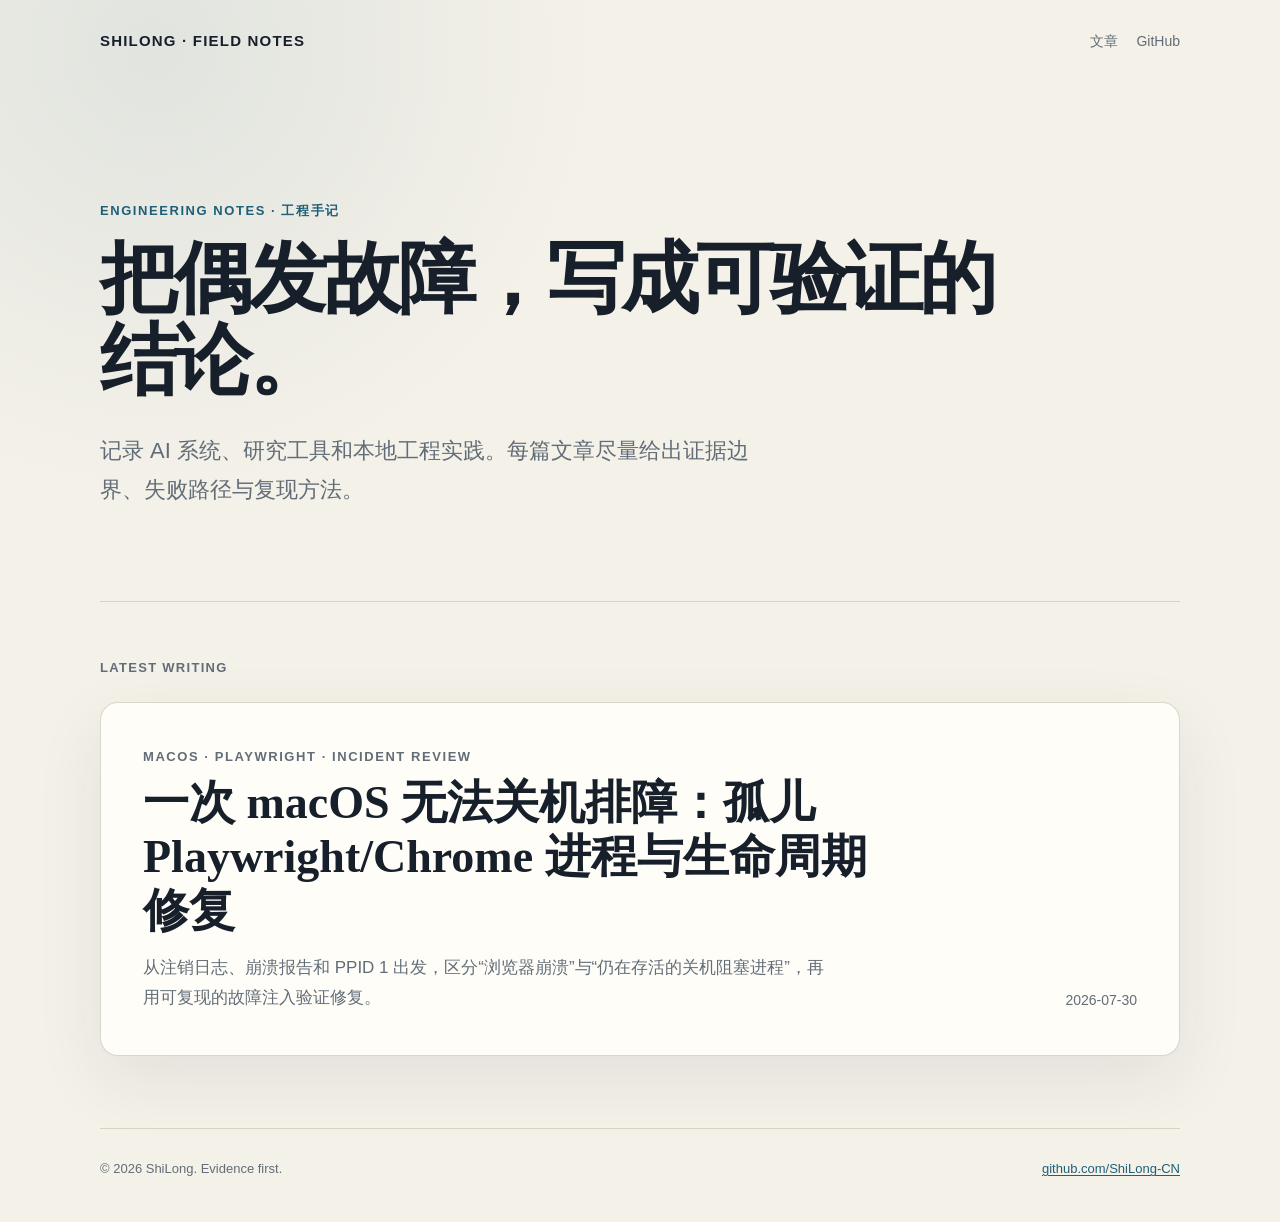
==== index.html @ 4152e501 "Publish incident review blog" ====
<!doctype html>
<html lang="zh-CN">
<head>
  <meta charset="utf-8">
  <meta name="viewport" content="width=device-width, initial-scale=1">
  <title>ShiLong · Field Notes</title>
  <meta name="description" content="关于 AI 系统、研究工具与工程排障的可复现技术笔记。">
  <meta name="theme-color" content="#f4f1e9">
  <link rel="icon" href="./assets/favicon.svg" type="image/svg+xml">
  <link rel="canonical" href="https://shilong-cn.github.io/">
  <meta property="og:type" content="website">
  <meta property="og:title" content="ShiLong · Field Notes">
  <meta property="og:description" content="关于 AI 系统、研究工具与工程排障的可复现技术笔记。">
  <meta property="og:url" content="https://shilong-cn.github.io/">
  <meta property="og:image" content="https://shilong-cn.github.io/assets/macos-shutdown-playwright-chrome.png">
  <meta property="og:image:width" content="1672">
  <meta property="og:image:height" content="941">
  <meta property="og:image:alt" content="一条进程流被孤立节点中断后重新连接的抽象插画">
  <meta name="twitter:card" content="summary">
  <meta name="twitter:image" content="https://shilong-cn.github.io/assets/macos-shutdown-playwright-chrome.png">
  <link rel="stylesheet" href="./assets/styles.css">
</head>
<body>
  <a class="skip-link" href="#main">跳到正文</a>
  <header class="site-header">
    <a class="brand" href="./" aria-current="page">ShiLong · Field Notes</a>
    <nav class="site-nav" aria-label="主导航">
      <a href="#articles">文章</a>
      <a href="https://github.com/ShiLong-CN" rel="me">GitHub</a>
    </nav>
  </header>

  <main id="main" class="shell">
    <section class="hero" aria-labelledby="site-title">
      <p class="eyebrow">Engineering notes · 工程手记</p>
      <h1 id="site-title">把偶发故障，写成可验证的结论。</h1>
      <p class="hero-copy">记录 AI 系统、研究工具和本地工程实践。每篇文章尽量给出证据边界、失败路径与复现方法。</p>
    </section>

    <section id="articles" class="post-list" aria-labelledby="articles-title">
      <h2 id="articles-title" class="section-label">Latest writing</h2>
      <article class="post-card">
        <div>
          <p class="kicker">macOS · Playwright · Incident review</p>
          <h2><a href="./posts/macos-shutdown-playwright-chrome/">一次 macOS 无法关机排障：孤儿 Playwright/Chrome 进程与生命周期修复</a></h2>
          <p>从注销日志、崩溃报告和 PPID 1 出发，区分“浏览器崩溃”与“仍在存活的关机阻塞进程”，再用可复现的故障注入验证修复。</p>
        </div>
        <time class="post-date" datetime="2026-07-30">2026-07-30</time>
      </article>
    </section>
  </main>

  <footer class="site-footer">
    <p>© 2026 ShiLong. Evidence first.</p>
    <p><a href="https://github.com/ShiLong-CN">github.com/ShiLong-CN</a></p>
  </footer>
</body>
</html>
---- assets/styles.css ----
:root {
  color-scheme: light;
  --bg: #f4f1e9;
  --paper: #fffdf8;
  --ink: #17202a;
  --muted: #626d78;
  --line: #d8d2c7;
  --accent: #1f5f78;
  --accent-dark: #123f51;
  --accent-soft: #e0eef1;
  --warning: #9a5a16;
  --warning-soft: #f7ead7;
  --code: #17232d;
  --code-ink: #e7edf1;
  --shadow: 0 24px 70px rgba(29, 38, 45, 0.08);
  --radius: 18px;
  --content: 760px;
  --wide: 1080px;
}

* {
  box-sizing: border-box;
}

html {
  scroll-behavior: smooth;
}

body {
  margin: 0;
  background:
    radial-gradient(circle at 12% 4%, rgba(31, 95, 120, 0.09), transparent 28rem),
    var(--bg);
  color: var(--ink);
  font-family: -apple-system, BlinkMacSystemFont, "Segoe UI", "Noto Sans SC", "PingFang SC", "Hiragino Sans GB", sans-serif;
  font-size: 17px;
  line-height: 1.78;
  text-rendering: optimizeLegibility;
  overflow-wrap: anywhere;
}

a {
  color: var(--accent);
  text-decoration-thickness: 1px;
  text-underline-offset: 0.18em;
}

a:hover {
  color: var(--accent-dark);
}

a:focus-visible,
button:focus-visible {
  outline: 3px solid rgba(31, 95, 120, 0.35);
  outline-offset: 4px;
  border-radius: 4px;
}

.skip-link {
  position: fixed;
  top: 12px;
  left: 12px;
  z-index: 20;
  padding: 8px 12px;
  background: var(--ink);
  color: #fff;
  transform: translateY(-180%);
}

.skip-link:focus {
  transform: translateY(0);
}

.site-header,
.site-footer {
  width: min(calc(100% - 40px), var(--wide));
  margin-inline: auto;
}

.site-header {
  display: flex;
  align-items: center;
  justify-content: space-between;
  gap: 20px;
  padding: 28px 0 18px;
}

.brand {
  color: var(--ink);
  font-size: 15px;
  font-weight: 760;
  letter-spacing: 0.08em;
  text-decoration: none;
  text-transform: uppercase;
}

.site-nav {
  display: flex;
  gap: 18px;
  font-size: 14px;
}

.site-nav a {
  color: var(--muted);
  text-decoration: none;
}

.shell {
  width: min(calc(100% - 40px), var(--wide));
  margin: 0 auto 72px;
}

.hero {
  padding: clamp(62px, 11vw, 126px) 0 clamp(54px, 8vw, 92px);
  border-bottom: 1px solid var(--line);
}

.eyebrow,
.kicker {
  margin: 0 0 16px;
  color: var(--accent);
  font-size: 13px;
  font-weight: 780;
  letter-spacing: 0.12em;
  text-transform: uppercase;
}

.hero h1,
.article-header h1 {
  max-width: 950px;
  margin: 0;
  font-family: ui-serif, "Songti SC", "STSong", Georgia, serif;
  font-size: clamp(42px, 7vw, 78px);
  font-weight: 650;
  letter-spacing: -0.045em;
  line-height: 1.06;
}

.hero-copy {
  max-width: 660px;
  margin: 28px 0 0;
  color: var(--muted);
  font-size: clamp(18px, 2.2vw, 22px);
}

.post-list {
  padding: 54px 0 0;
}

.section-label {
  margin: 0 0 22px;
  color: var(--muted);
  font-size: 13px;
  font-weight: 760;
  letter-spacing: 0.1em;
  text-transform: uppercase;
}

.post-card {
  display: grid;
  grid-template-columns: minmax(0, 1fr) auto;
  gap: 36px;
  align-items: end;
  padding: clamp(24px, 4vw, 42px);
  background: var(--paper);
  border: 1px solid rgba(216, 210, 199, 0.9);
  border-radius: var(--radius);
  box-shadow: var(--shadow);
}

.post-card h2 {
  max-width: 760px;
  margin: 8px 0 14px;
  font-family: ui-serif, "Songti SC", "STSong", Georgia, serif;
  font-size: clamp(28px, 4.2vw, 46px);
  line-height: 1.18;
}

.post-card h2 a {
  color: var(--ink);
  text-decoration: none;
}

.post-card h2 a:hover {
  color: var(--accent);
}

.post-card p {
  max-width: 690px;
  margin: 0;
  color: var(--muted);
}

.post-date {
  color: var(--muted);
  font-size: 14px;
  white-space: nowrap;
}

.article-shell {
  width: min(calc(100% - 40px), var(--wide));
  margin: 0 auto 80px;
}

.article-header {
  max-width: 940px;
  padding: clamp(54px, 9vw, 108px) 0 52px;
}

.article-header h1 {
  font-size: clamp(38px, 6.5vw, 68px);
}

.article-deck {
  max-width: 760px;
  margin: 24px 0 22px;
  color: var(--muted);
  font-size: clamp(19px, 2.2vw, 23px);
}

.article-meta {
  display: flex;
  flex-wrap: wrap;
  gap: 9px 18px;
  color: var(--muted);
  font-size: 14px;
}

.article-cover {
  margin: 0 0 clamp(44px, 7vw, 74px);
}

.article-cover img {
  display: block;
  width: 100%;
  height: auto;
  background: var(--paper);
  border: 1px solid var(--line);
  border-radius: var(--radius);
  box-shadow: var(--shadow);
}

.article-cover figcaption {
  max-width: var(--content);
  margin: 10px auto 0;
  color: var(--muted);
  font-size: 13px;
  text-align: center;
}

.article-body {
  max-width: var(--content);
  margin-inline: auto;
  font-family: ui-serif, "Songti SC", "STSong", Georgia, serif;
}

.article-body > p:first-of-type {
  font-size: 21px;
  line-height: 1.72;
}

.article-body h2,
.article-body h3 {
  color: var(--ink);
  font-family: -apple-system, BlinkMacSystemFont, "Segoe UI", "Noto Sans SC", "PingFang SC", sans-serif;
  line-height: 1.28;
  scroll-margin-top: 28px;
}

.article-body h2 {
  margin: 64px 0 18px;
  padding-top: 8px;
  font-size: clamp(27px, 3.4vw, 36px);
  letter-spacing: -0.025em;
}

.article-body h3 {
  margin: 38px 0 12px;
  font-size: 21px;
}

.article-body p,
.article-body ul,
.article-body ol {
  margin-block: 18px;
}

.article-body li + li {
  margin-top: 8px;
}

.article-body strong {
  color: #0f2934;
}

.summary-box,
.boundary-box {
  margin: 32px 0;
  padding: 24px 26px;
  border-radius: 14px;
  font-family: -apple-system, BlinkMacSystemFont, "Segoe UI", "Noto Sans SC", "PingFang SC", sans-serif;
}

.summary-box {
  background: var(--accent-soft);
  border: 1px solid #bed8de;
}

.boundary-box {
  background: var(--warning-soft);
  border: 1px solid #e4c79f;
}

.summary-box strong,
.boundary-box strong {
  display: block;
  margin-bottom: 6px;
}

.evidence-grid {
  display: grid;
  grid-template-columns: repeat(3, 1fr);
  gap: 12px;
  margin: 28px 0;
  font-family: -apple-system, BlinkMacSystemFont, "Segoe UI", "Noto Sans SC", "PingFang SC", sans-serif;
}

.metric {
  min-height: 134px;
  padding: 20px;
  background: var(--paper);
  border: 1px solid var(--line);
  border-radius: 12px;
}

.metric b {
  display: block;
  margin-bottom: 7px;
  color: var(--accent-dark);
  font-size: 34px;
  line-height: 1;
}

.metric span {
  color: var(--muted);
  font-size: 14px;
  line-height: 1.45;
}

code,
pre {
  font-family: "SFMono-Regular", Consolas, "Liberation Mono", monospace;
}

code {
  padding: 0.12em 0.34em;
  background: rgba(31, 95, 120, 0.1);
  border-radius: 4px;
  font-size: 0.88em;
}

pre {
  overflow-x: auto;
  margin: 28px 0;
  padding: 22px 24px;
  background: var(--code);
  color: var(--code-ink);
  border-radius: 12px;
  font-size: 14px;
  line-height: 1.65;
  tab-size: 2;
}

pre:focus-visible,
.table-wrap:focus-visible {
  outline: 3px solid rgba(31, 95, 120, 0.35);
  outline-offset: 4px;
}

pre code {
  padding: 0;
  background: transparent;
  color: inherit;
  font-size: inherit;
}

.table-wrap {
  overflow-x: auto;
  margin: 28px 0;
  border: 1px solid var(--line);
  border-radius: 12px;
}

table {
  width: 100%;
  min-width: 640px;
  border-collapse: collapse;
  background: var(--paper);
  font-family: -apple-system, BlinkMacSystemFont, "Segoe UI", "Noto Sans SC", "PingFang SC", sans-serif;
  font-size: 14px;
  line-height: 1.5;
}

caption {
  padding: 14px 17px;
  background: var(--paper);
  border-bottom: 1px solid var(--line);
  color: var(--muted);
  font-weight: 700;
  text-align: left;
}

th,
td {
  padding: 15px 17px;
  border-bottom: 1px solid var(--line);
  text-align: left;
  vertical-align: top;
}

th {
  background: #f0ede5;
  color: var(--accent-dark);
  font-weight: 760;
}

tr:last-child td {
  border-bottom: 0;
}

.article-nav {
  max-width: var(--content);
  margin: 56px auto 0;
  padding-top: 28px;
  border-top: 1px solid var(--line);
}

.article-nav a {
  font-weight: 700;
}

.site-footer {
  display: flex;
  justify-content: space-between;
  gap: 24px;
  padding: 28px 0 42px;
  border-top: 1px solid var(--line);
  color: var(--muted);
  font-size: 13px;
}

.site-footer p {
  margin: 0;
}

@media (max-width: 720px) {
  body {
    font-size: 16px;
  }

  .site-header,
  .site-footer,
  .shell,
  .article-shell {
    width: min(calc(100% - 28px), var(--wide));
  }

  .post-card {
    grid-template-columns: 1fr;
    gap: 18px;
  }

  .evidence-grid {
    grid-template-columns: 1fr;
  }

  .metric {
    min-height: auto;
  }

  .site-footer {
    flex-direction: column;
  }
}

@media (prefers-reduced-motion: reduce) {
  html {
    scroll-behavior: auto;
  }
}

@media print {
  body {
    background: #fff;
  }

  .site-header,
  .site-footer,
  .article-nav,
  .skip-link {
    display: none;
  }

  .article-shell,
  .article-body {
    width: 100%;
    max-width: none;
  }

  a {
    color: inherit;
  }
}
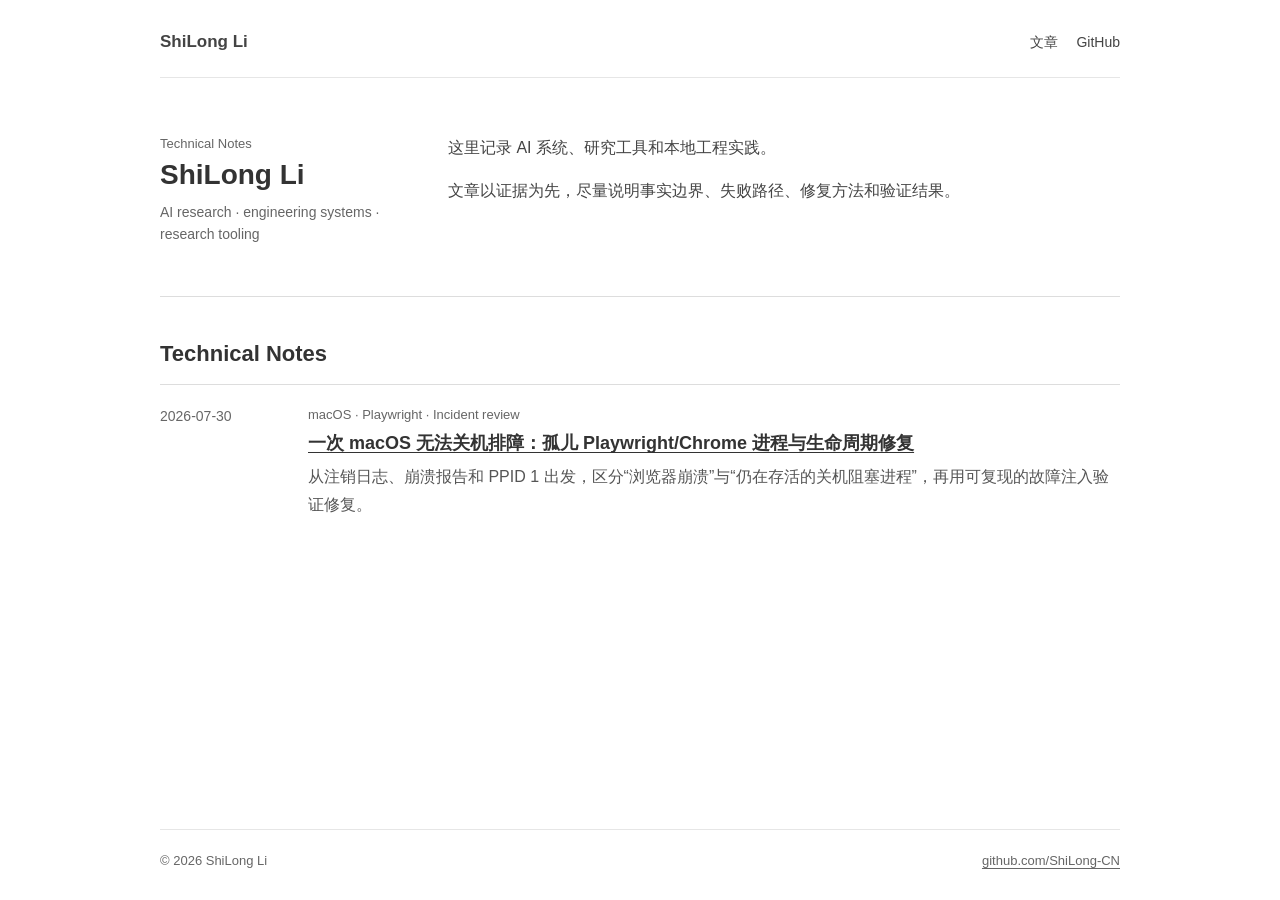
==== commit 93f476f4: "Simplify site design" ====
--- a/index.html
+++ b/index.html
@@ -3,13 +3,13 @@
 <head>
   <meta charset="utf-8">
   <meta name="viewport" content="width=device-width, initial-scale=1">
-  <title>ShiLong · Field Notes</title>
+  <title>ShiLong Li · Technical Notes</title>
   <meta name="description" content="关于 AI 系统、研究工具与工程排障的可复现技术笔记。">
-  <meta name="theme-color" content="#f4f1e9">
+  <meta name="theme-color" content="#ffffff">
   <link rel="icon" href="./assets/favicon.svg" type="image/svg+xml">
   <link rel="canonical" href="https://shilong-cn.github.io/">
   <meta property="og:type" content="website">
-  <meta property="og:title" content="ShiLong · Field Notes">
+  <meta property="og:title" content="ShiLong Li · Technical Notes">
   <meta property="og:description" content="关于 AI 系统、研究工具与工程排障的可复现技术笔记。">
   <meta property="og:url" content="https://shilong-cn.github.io/">
   <meta property="og:image" content="https://shilong-cn.github.io/assets/macos-shutdown-playwright-chrome.png">
@@ -23,7 +23,7 @@
 <body>
   <a class="skip-link" href="#main">跳到正文</a>
   <header class="site-header">
-    <a class="brand" href="./" aria-current="page">ShiLong · Field Notes</a>
+    <a class="brand" href="./" aria-current="page">ShiLong Li</a>
     <nav class="site-nav" aria-label="主导航">
       <a href="#articles">文章</a>
       <a href="https://github.com/ShiLong-CN" rel="me">GitHub</a>
@@ -31,27 +31,33 @@
   </header>
 
   <main id="main" class="shell">
-    <section class="hero" aria-labelledby="site-title">
-      <p class="eyebrow">Engineering notes · 工程手记</p>
-      <h1 id="site-title">把偶发故障，写成可验证的结论。</h1>
-      <p class="hero-copy">记录 AI 系统、研究工具和本地工程实践。每篇文章尽量给出证据边界、失败路径与复现方法。</p>
+    <section class="intro" aria-labelledby="site-title">
+      <div class="profile">
+        <p class="eyebrow">Technical Notes</p>
+        <h1 id="site-title">ShiLong Li</h1>
+        <p class="profile-role">AI research · engineering systems · research tooling</p>
+      </div>
+      <div class="intro-copy">
+        <p>这里记录 AI 系统、研究工具和本地工程实践。</p>
+        <p>文章以证据为先，尽量说明事实边界、失败路径、修复方法和验证结果。</p>
+      </div>
     </section>
 
     <section id="articles" class="post-list" aria-labelledby="articles-title">
-      <h2 id="articles-title" class="section-label">Latest writing</h2>
+      <h2 id="articles-title" class="section-label">Technical Notes</h2>
       <article class="post-card">
+        <time class="post-date" datetime="2026-07-30">2026-07-30</time>
         <div>
           <p class="kicker">macOS · Playwright · Incident review</p>
-          <h2><a href="./posts/macos-shutdown-playwright-chrome/">一次 macOS 无法关机排障：孤儿 Playwright/Chrome 进程与生命周期修复</a></h2>
+          <h3><a href="./posts/macos-shutdown-playwright-chrome/">一次 macOS 无法关机排障：孤儿 Playwright/Chrome 进程与生命周期修复</a></h3>
           <p>从注销日志、崩溃报告和 PPID 1 出发，区分“浏览器崩溃”与“仍在存活的关机阻塞进程”，再用可复现的故障注入验证修复。</p>
         </div>
-        <time class="post-date" datetime="2026-07-30">2026-07-30</time>
       </article>
     </section>
   </main>
 
   <footer class="site-footer">
-    <p>© 2026 ShiLong. Evidence first.</p>
+    <p>© 2026 ShiLong Li</p>
     <p><a href="https://github.com/ShiLong-CN">github.com/ShiLong-CN</a></p>
   </footer>
 </body>
--- a/assets/styles.css
+++ b/assets/styles.css
@@ -1,24 +1,17 @@
 :root {
   color-scheme: light;
-  --bg: #f4f1e9;
-  --paper: #fffdf8;
-  --ink: #17202a;
-  --muted: #626d78;
-  --line: #d8d2c7;
-  --accent: #1f5f78;
-  --accent-dark: #123f51;
-  --accent-soft: #e0eef1;
-  --warning: #9a5a16;
-  --warning-soft: #f7ead7;
-  --code: #17232d;
-  --code-ink: #e7edf1;
-  --shadow: 0 24px 70px rgba(29, 38, 45, 0.08);
-  --radius: 18px;
-  --content: 760px;
-  --wide: 1080px;
-}
-
-* {
+  --background: #ffffff;
+  --text: #444444;
+  --muted: #666666;
+  --line: #dddddd;
+  --soft: #f6f6f6;
+  --page-width: 960px;
+  --content-width: 760px;
+}
+
+*,
+*::before,
+*::after {
   box-sizing: border-box;
 }
 
@@ -27,44 +20,47 @@
 }
 
 body {
+  min-height: 100vh;
   margin: 0;
-  background:
-    radial-gradient(circle at 12% 4%, rgba(31, 95, 120, 0.09), transparent 28rem),
-    var(--bg);
-  color: var(--ink);
-  font-family: -apple-system, BlinkMacSystemFont, "Segoe UI", "Noto Sans SC", "PingFang SC", "Hiragino Sans GB", sans-serif;
-  font-size: 17px;
-  line-height: 1.78;
-  text-rendering: optimizeLegibility;
+  display: flex;
+  flex-direction: column;
+  background: var(--background);
+  color: var(--text);
+  font-family: Arial, "PingFang SC", "Noto Sans SC", "Microsoft YaHei", sans-serif;
+  font-size: 16px;
+  line-height: 1.7;
   overflow-wrap: anywhere;
 }
 
+main {
+  flex: 1;
+}
+
 a {
-  color: var(--accent);
+  color: inherit;
+  text-decoration: underline;
   text-decoration-thickness: 1px;
-  text-underline-offset: 0.18em;
+  text-underline-offset: 3px;
 }
 
 a:hover {
-  color: var(--accent-dark);
-}
-
-a:focus-visible,
-button:focus-visible {
-  outline: 3px solid rgba(31, 95, 120, 0.35);
-  outline-offset: 4px;
-  border-radius: 4px;
+  color: #000000;
+}
+
+:focus-visible {
+  outline: 2px solid #555555;
+  outline-offset: 3px;
 }
 
 .skip-link {
   position: fixed;
   top: 12px;
   left: 12px;
-  z-index: 20;
+  z-index: 10;
   padding: 8px 12px;
-  background: var(--ink);
-  color: #fff;
-  transform: translateY(-180%);
+  background: #ffffff;
+  border: 1px solid #555555;
+  transform: translateY(-160%);
 }
 
 .skip-link:focus {
@@ -72,379 +68,343 @@
 }
 
 .site-header,
-.site-footer {
-  width: min(calc(100% - 40px), var(--wide));
-  margin-inline: auto;
+.site-footer,
+.shell,
+.article-shell {
+  width: min(calc(100% - 36px), var(--page-width));
+  margin-right: auto;
+  margin-left: auto;
 }
 
 .site-header {
   display: flex;
   align-items: center;
   justify-content: space-between;
-  gap: 20px;
-  padding: 28px 0 18px;
+  gap: 24px;
+  padding: 28px 0 20px;
+  border-bottom: 1px solid #e6e6e6;
 }
 
 .brand {
-  color: var(--ink);
-  font-size: 15px;
-  font-weight: 760;
-  letter-spacing: 0.08em;
+  font-size: 17px;
+  font-weight: 700;
   text-decoration: none;
-  text-transform: uppercase;
 }
 
 .site-nav {
   display: flex;
+  flex-wrap: wrap;
   gap: 18px;
   font-size: 14px;
 }
 
 .site-nav a {
-  color: var(--muted);
   text-decoration: none;
 }
 
+.site-nav a:hover,
+.site-nav a[aria-current="page"] {
+  text-decoration: underline;
+}
+
 .shell {
-  width: min(calc(100% - 40px), var(--wide));
-  margin: 0 auto 72px;
-}
-
-.hero {
-  padding: clamp(62px, 11vw, 126px) 0 clamp(54px, 8vw, 92px);
+  margin-bottom: 64px;
+}
+
+.intro {
+  display: grid;
+  grid-template-columns: 240px minmax(0, 1fr);
+  gap: 48px;
+  padding: 56px 0 50px;
   border-bottom: 1px solid var(--line);
 }
 
+.profile h1 {
+  margin: 2px 0 8px;
+  color: #333333;
+  font-size: 28px;
+  line-height: 1.3;
+}
+
 .eyebrow,
-.kicker {
-  margin: 0 0 16px;
-  color: var(--accent);
-  font-size: 13px;
-  font-weight: 780;
-  letter-spacing: 0.12em;
-  text-transform: uppercase;
-}
-
-.hero h1,
-.article-header h1 {
-  max-width: 950px;
+.kicker,
+.profile-role {
   margin: 0;
-  font-family: ui-serif, "Songti SC", "STSong", Georgia, serif;
-  font-size: clamp(42px, 7vw, 78px);
-  font-weight: 650;
-  letter-spacing: -0.045em;
-  line-height: 1.06;
-}
-
-.hero-copy {
-  max-width: 660px;
-  margin: 28px 0 0;
-  color: var(--muted);
-  font-size: clamp(18px, 2.2vw, 22px);
-}
-
-.post-list {
-  padding: 54px 0 0;
-}
-
-.section-label {
-  margin: 0 0 22px;
   color: var(--muted);
   font-size: 13px;
-  font-weight: 760;
-  letter-spacing: 0.1em;
-  text-transform: uppercase;
+  line-height: 1.6;
+}
+
+.profile-role {
+  font-size: 14px;
+}
+
+.intro-copy {
+  max-width: 620px;
+}
+
+.intro-copy p {
+  margin: 0 0 16px;
+}
+
+.intro-copy p:last-child {
+  margin-bottom: 0;
+}
+
+.post-list {
+  padding-top: 42px;
+}
+
+.section-label {
+  margin: 0 0 14px;
+  color: #333333;
+  font-size: 22px;
+  line-height: 1.4;
 }
 
 .post-card {
   display: grid;
-  grid-template-columns: minmax(0, 1fr) auto;
-  gap: 36px;
-  align-items: end;
-  padding: clamp(24px, 4vw, 42px);
-  background: var(--paper);
-  border: 1px solid rgba(216, 210, 199, 0.9);
-  border-radius: var(--radius);
-  box-shadow: var(--shadow);
-}
-
-.post-card h2 {
-  max-width: 760px;
-  margin: 8px 0 14px;
-  font-family: ui-serif, "Songti SC", "STSong", Georgia, serif;
-  font-size: clamp(28px, 4.2vw, 46px);
-  line-height: 1.18;
-}
-
-.post-card h2 a {
-  color: var(--ink);
-  text-decoration: none;
-}
-
-.post-card h2 a:hover {
-  color: var(--accent);
-}
-
-.post-card p {
-  max-width: 690px;
-  margin: 0;
-  color: var(--muted);
+  grid-template-columns: 120px minmax(0, 1fr);
+  gap: 28px;
+  align-items: start;
+  padding: 20px 0 24px;
+  border-top: 1px solid var(--line);
 }
 
 .post-date {
   color: var(--muted);
   font-size: 14px;
-  white-space: nowrap;
+}
+
+.post-card .kicker {
+  margin-bottom: 5px;
+}
+
+.post-card h3 {
+  margin: 0 0 6px;
+  color: #333333;
+  font-size: 18px;
+  line-height: 1.5;
+}
+
+.post-card p:last-child {
+  margin: 0;
+  color: #555555;
+}
+
+.hero {
+  max-width: var(--content-width);
+  padding: 72px 0;
+}
+
+.hero h1 {
+  margin: 4px 0 14px;
+  color: #333333;
+  font-size: 32px;
+  line-height: 1.35;
+}
+
+.hero-copy {
+  margin: 0 0 18px;
+  font-size: 17px;
 }
 
 .article-shell {
-  width: min(calc(100% - 40px), var(--wide));
-  margin: 0 auto 80px;
+  margin-bottom: 72px;
 }
 
 .article-header {
-  max-width: 940px;
-  padding: clamp(54px, 9vw, 108px) 0 52px;
+  max-width: var(--content-width);
+  margin: 0 auto;
+  padding: 52px 0 34px;
+  border-bottom: 1px solid var(--line);
 }
 
 .article-header h1 {
-  font-size: clamp(38px, 6.5vw, 68px);
+  margin: 6px 0 18px;
+  color: #333333;
+  font-size: 36px;
+  line-height: 1.3;
 }
 
 .article-deck {
-  max-width: 760px;
-  margin: 24px 0 22px;
-  color: var(--muted);
-  font-size: clamp(19px, 2.2vw, 23px);
+  margin: 0 0 18px;
+  color: #555555;
+  font-size: 18px;
+  line-height: 1.7;
 }
 
 .article-meta {
   display: flex;
   flex-wrap: wrap;
-  gap: 9px 18px;
+  gap: 6px 18px;
   color: var(--muted);
   font-size: 14px;
 }
 
-.article-cover {
-  margin: 0 0 clamp(44px, 7vw, 74px);
-}
-
-.article-cover img {
-  display: block;
-  width: 100%;
-  height: auto;
-  background: var(--paper);
-  border: 1px solid var(--line);
-  border-radius: var(--radius);
-  box-shadow: var(--shadow);
-}
-
-.article-cover figcaption {
-  max-width: var(--content);
-  margin: 10px auto 0;
-  color: var(--muted);
-  font-size: 13px;
-  text-align: center;
+.article-body,
+.article-nav {
+  max-width: var(--content-width);
+  margin-right: auto;
+  margin-left: auto;
 }
 
 .article-body {
-  max-width: var(--content);
-  margin-inline: auto;
-  font-family: ui-serif, "Songti SC", "STSong", Georgia, serif;
-}
-
-.article-body > p:first-of-type {
-  font-size: 21px;
-  line-height: 1.72;
-}
-
-.article-body h2,
+  margin-top: 38px;
+}
+
+.article-body h2 {
+  margin: 48px 0 14px;
+  color: #333333;
+  font-size: 24px;
+  line-height: 1.4;
+}
+
 .article-body h3 {
-  color: var(--ink);
-  font-family: -apple-system, BlinkMacSystemFont, "Segoe UI", "Noto Sans SC", "PingFang SC", sans-serif;
-  line-height: 1.28;
-  scroll-margin-top: 28px;
-}
-
-.article-body h2 {
-  margin: 64px 0 18px;
-  padding-top: 8px;
-  font-size: clamp(27px, 3.4vw, 36px);
-  letter-spacing: -0.025em;
-}
-
-.article-body h3 {
-  margin: 38px 0 12px;
-  font-size: 21px;
+  margin: 34px 0 12px;
+  color: #333333;
+  font-size: 20px;
+  line-height: 1.45;
 }
 
 .article-body p,
 .article-body ul,
 .article-body ol {
-  margin-block: 18px;
+  margin-top: 0;
+  margin-bottom: 16px;
+}
+
+.article-body ul,
+.article-body ol {
+  padding-left: 26px;
 }
 
 .article-body li + li {
-  margin-top: 8px;
-}
-
-.article-body strong {
-  color: #0f2934;
+  margin-top: 7px;
 }
 
 .summary-box,
 .boundary-box {
-  margin: 32px 0;
-  padding: 24px 26px;
-  border-radius: 14px;
-  font-family: -apple-system, BlinkMacSystemFont, "Segoe UI", "Noto Sans SC", "PingFang SC", sans-serif;
-}
-
-.summary-box {
-  background: var(--accent-soft);
-  border: 1px solid #bed8de;
+  margin: 28px 0;
+  padding: 2px 0 2px 16px;
+  border-left: 3px solid #999999;
 }
 
 .boundary-box {
-  background: var(--warning-soft);
-  border: 1px solid #e4c79f;
+  border-left-color: #666666;
 }
 
 .summary-box strong,
 .boundary-box strong {
   display: block;
-  margin-bottom: 6px;
+  margin-bottom: 4px;
+  color: #333333;
 }
 
 .evidence-grid {
   display: grid;
-  grid-template-columns: repeat(3, 1fr);
-  gap: 12px;
-  margin: 28px 0;
-  font-family: -apple-system, BlinkMacSystemFont, "Segoe UI", "Noto Sans SC", "PingFang SC", sans-serif;
-}
-
-.metric {
-  min-height: 134px;
-  padding: 20px;
-  background: var(--paper);
-  border: 1px solid var(--line);
-  border-radius: 12px;
+  grid-template-columns: repeat(3, minmax(0, 1fr));
+  gap: 24px;
+  margin: 30px 0;
+  padding: 20px 0;
+  border-top: 1px solid var(--line);
+  border-bottom: 1px solid var(--line);
 }
 
 .metric b {
   display: block;
-  margin-bottom: 7px;
-  color: var(--accent-dark);
-  font-size: 34px;
-  line-height: 1;
+  margin-bottom: 2px;
+  color: #333333;
+  font-size: 24px;
+  line-height: 1.2;
 }
 
 .metric span {
   color: var(--muted);
   font-size: 14px;
-  line-height: 1.45;
-}
-
-code,
+  line-height: 1.5;
+}
+
+code {
+  padding: 0.08em 0.3em;
+  background: var(--soft);
+  border-radius: 2px;
+  font-family: "SFMono-Regular", Consolas, "Liberation Mono", monospace;
+  font-size: 0.9em;
+}
+
 pre {
-  font-family: "SFMono-Regular", Consolas, "Liberation Mono", monospace;
-}
-
-code {
-  padding: 0.12em 0.34em;
-  background: rgba(31, 95, 120, 0.1);
-  border-radius: 4px;
-  font-size: 0.88em;
-}
-
-pre {
+  margin: 22px 0;
+  padding: 18px;
   overflow-x: auto;
-  margin: 28px 0;
-  padding: 22px 24px;
-  background: var(--code);
-  color: var(--code-ink);
-  border-radius: 12px;
-  font-size: 14px;
-  line-height: 1.65;
-  tab-size: 2;
-}
-
-pre:focus-visible,
-.table-wrap:focus-visible {
-  outline: 3px solid rgba(31, 95, 120, 0.35);
-  outline-offset: 4px;
+  background: var(--soft);
+  border: 1px solid var(--line);
+  color: #222222;
+  font-size: 14px;
+  line-height: 1.6;
+  overflow-wrap: normal;
 }
 
 pre code {
   padding: 0;
   background: transparent;
-  color: inherit;
+  border-radius: 0;
   font-size: inherit;
 }
 
 .table-wrap {
+  margin: 26px 0;
   overflow-x: auto;
-  margin: 28px 0;
-  border: 1px solid var(--line);
-  border-radius: 12px;
+  border-top: 1px solid var(--line);
+  border-bottom: 1px solid var(--line);
 }
 
 table {
   width: 100%;
   min-width: 640px;
   border-collapse: collapse;
-  background: var(--paper);
-  font-family: -apple-system, BlinkMacSystemFont, "Segoe UI", "Noto Sans SC", "PingFang SC", sans-serif;
-  font-size: 14px;
-  line-height: 1.5;
+  font-size: 14px;
+  line-height: 1.55;
 }
 
 caption {
-  padding: 14px 17px;
-  background: var(--paper);
+  padding: 10px 12px;
   border-bottom: 1px solid var(--line);
   color: var(--muted);
-  font-weight: 700;
   text-align: left;
 }
 
 th,
 td {
-  padding: 15px 17px;
-  border-bottom: 1px solid var(--line);
+  padding: 12px;
+  border-bottom: 1px solid #e6e6e6;
   text-align: left;
   vertical-align: top;
 }
 
 th {
-  background: #f0ede5;
-  color: var(--accent-dark);
-  font-weight: 760;
-}
-
-tr:last-child td {
+  background: var(--soft);
+  color: #333333;
+  font-weight: 700;
+}
+
+tbody tr:last-child td {
   border-bottom: 0;
 }
 
 .article-nav {
-  max-width: var(--content);
-  margin: 56px auto 0;
-  padding-top: 28px;
+  margin-top: 52px;
+  padding-top: 20px;
   border-top: 1px solid var(--line);
-}
-
-.article-nav a {
-  font-weight: 700;
+  font-size: 14px;
 }
 
 .site-footer {
   display: flex;
   justify-content: space-between;
-  gap: 24px;
-  padding: 28px 0 42px;
-  border-top: 1px solid var(--line);
+  gap: 16px 24px;
+  padding: 20px 0 28px;
+  border-top: 1px solid #e6e6e6;
   color: var(--muted);
   font-size: 13px;
 }
@@ -454,28 +414,58 @@
 }
 
 @media (max-width: 720px) {
-  body {
-    font-size: 16px;
-  }
-
   .site-header,
   .site-footer,
   .shell,
   .article-shell {
-    width: min(calc(100% - 28px), var(--wide));
+    width: min(calc(100% - 32px), var(--page-width));
+  }
+
+  .site-header {
+    align-items: flex-start;
+    padding-top: 22px;
+  }
+
+  .intro {
+    grid-template-columns: 1fr;
+    gap: 20px;
+    padding: 40px 0;
+  }
+
+  .profile h1 {
+    font-size: 26px;
   }
 
   .post-card {
     grid-template-columns: 1fr;
-    gap: 18px;
+    gap: 7px;
+  }
+
+  .article-header {
+    padding: 40px 0 28px;
+  }
+
+  .article-header h1 {
+    font-size: 30px;
+    line-height: 1.3;
+  }
+
+  .article-deck {
+    font-size: 17px;
+  }
+
+  .article-body {
+    margin-top: 30px;
+  }
+
+  .article-body h2 {
+    margin-top: 40px;
+    font-size: 22px;
   }
 
   .evidence-grid {
     grid-template-columns: 1fr;
-  }
-
-  .metric {
-    min-height: auto;
+    gap: 16px;
   }
 
   .site-footer {
@@ -487,13 +477,13 @@
   html {
     scroll-behavior: auto;
   }
+
+  .skip-link {
+    transition: none;
+  }
 }
 
 @media print {
-  body {
-    background: #fff;
-  }
-
   .site-header,
   .site-footer,
   .article-nav,
@@ -502,12 +492,24 @@
   }
 
   .article-shell,
+  .article-header,
   .article-body {
     width: 100%;
     max-width: none;
+    margin: 0;
+  }
+
+  body {
+    color: #000000;
+    font-size: 11pt;
   }
 
   a {
-    color: inherit;
-  }
-}
+    color: #000000;
+  }
+
+  pre,
+  .table-wrap {
+    break-inside: avoid;
+  }
+}
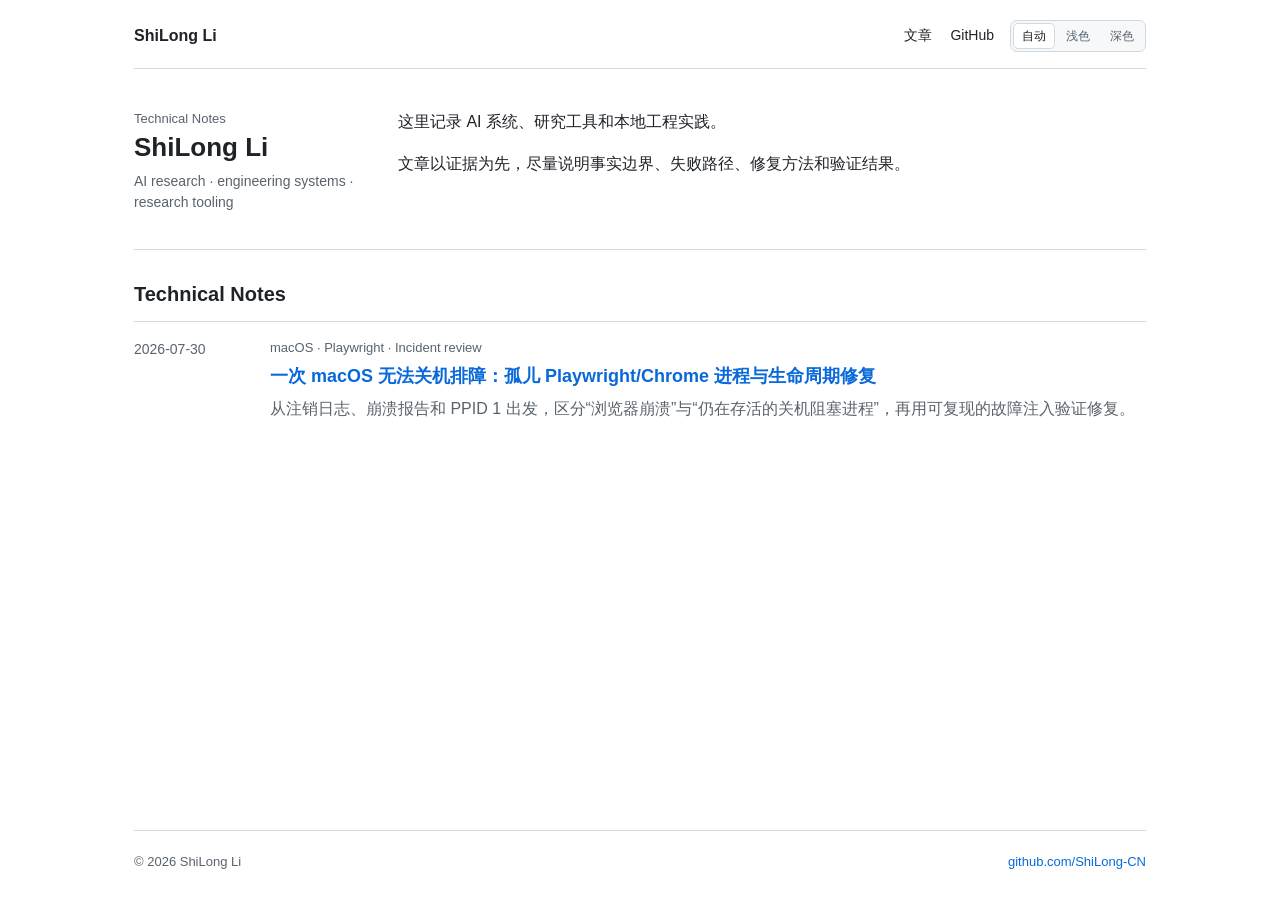
==== commit d37fbaad: "Add adaptive theme controls" ====
--- a/index.html
+++ b/index.html
@@ -6,6 +6,21 @@
   <title>ShiLong Li · Technical Notes</title>
   <meta name="description" content="关于 AI 系统、研究工具与工程排障的可复现技术笔记。">
   <meta name="theme-color" content="#ffffff">
+  <script>
+    (() => {
+      const root = document.documentElement;
+      let choice = 'system';
+      try {
+        const stored = localStorage.getItem('shilong-theme');
+        if (stored === 'system' || stored === 'light' || stored === 'dark') choice = stored;
+      } catch {}
+      root.dataset.themeChoice = choice;
+      if (choice === 'light' || choice === 'dark') root.dataset.theme = choice;
+      const dark = choice === 'dark' || (choice === 'system' && matchMedia('(prefers-color-scheme: dark)').matches);
+      root.style.colorScheme = dark ? 'dark' : 'light';
+      document.querySelector('meta[name="theme-color"]').content = dark ? '#0d1117' : '#ffffff';
+    })();
+  </script>
   <link rel="icon" href="./assets/favicon.svg" type="image/svg+xml">
   <link rel="canonical" href="https://shilong-cn.github.io/">
   <meta property="og:type" content="website">
@@ -19,15 +34,23 @@
   <meta name="twitter:card" content="summary">
   <meta name="twitter:image" content="https://shilong-cn.github.io/assets/macos-shutdown-playwright-chrome.png">
   <link rel="stylesheet" href="./assets/styles.css">
+  <script src="./assets/theme.js" defer></script>
 </head>
 <body>
   <a class="skip-link" href="#main">跳到正文</a>
   <header class="site-header">
     <a class="brand" href="./" aria-current="page">ShiLong Li</a>
-    <nav class="site-nav" aria-label="主导航">
-      <a href="#articles">文章</a>
-      <a href="https://github.com/ShiLong-CN" rel="me">GitHub</a>
-    </nav>
+    <div class="header-actions">
+      <nav class="site-nav" aria-label="主导航">
+        <a href="#articles">文章</a>
+        <a href="https://github.com/ShiLong-CN" rel="me">GitHub</a>
+      </nav>
+      <div class="theme-switcher" role="group" aria-label="显示主题">
+        <button type="button" data-theme-value="system" aria-pressed="true">自动</button>
+        <button type="button" data-theme-value="light" aria-pressed="false">浅色</button>
+        <button type="button" data-theme-value="dark" aria-pressed="false">深色</button>
+      </div>
+    </div>
   </header>
 
   <main id="main" class="shell">
--- a/assets/styles.css
+++ b/assets/styles.css
@@ -1,12 +1,51 @@
 :root {
   color-scheme: light;
   --background: #ffffff;
-  --text: #444444;
-  --muted: #666666;
-  --line: #dddddd;
-  --soft: #f6f6f6;
-  --page-width: 960px;
-  --content-width: 760px;
+  --text: #1f2328;
+  --muted: #59636e;
+  --line: #d1d9e0;
+  --soft: #f6f8fa;
+  --link: #0969da;
+  --code-background: rgba(175, 184, 193, 0.2);
+  --control-background: #f6f8fa;
+  --control-active: #ffffff;
+  --selection: #b6d7fe;
+  --page-width: 1012px;
+  --content-width: 720px;
+  --article-header-width: 800px;
+  --font-sans: "SF Pro Text", -apple-system, BlinkMacSystemFont, "PingFang SC", "Hiragino Sans GB", "Segoe UI", "Microsoft YaHei", sans-serif, "Apple Color Emoji", "Segoe UI Emoji";
+  --font-display: "SF Pro Display", -apple-system, BlinkMacSystemFont, "PingFang SC", "Hiragino Sans GB", "Segoe UI", "Microsoft YaHei", sans-serif;
+  --font-mono: ui-monospace, "SFMono-Regular", "SF Mono", Menlo, Consolas, "Liberation Mono", monospace;
+}
+
+:root[data-theme="dark"] {
+  color-scheme: dark;
+  --background: #0d1117;
+  --text: #f0f6fc;
+  --muted: #9198a1;
+  --line: #3d444d;
+  --soft: #151b23;
+  --link: #4493f8;
+  --code-background: rgba(101, 108, 118, 0.25);
+  --control-background: #151b23;
+  --control-active: #212830;
+  --selection: rgba(56, 139, 253, 0.4);
+}
+
+@media (prefers-color-scheme: dark) {
+  :root:not([data-theme]) {
+    color-scheme: dark;
+    --background: #0d1117;
+    --text: #f0f6fc;
+    --muted: #9198a1;
+    --line: #3d444d;
+    --soft: #151b23;
+    --link: #4493f8;
+    --code-background: rgba(101, 108, 118, 0.25);
+    --control-background: #151b23;
+    --control-active: #212830;
+    --selection: rgba(56, 139, 253, 0.4);
+  }
 }
 
 *,
@@ -16,6 +55,7 @@
 }
 
 html {
+  background: var(--background);
   scroll-behavior: smooth;
 }
 
@@ -26,10 +66,16 @@
   flex-direction: column;
   background: var(--background);
   color: var(--text);
-  font-family: Arial, "PingFang SC", "Noto Sans SC", "Microsoft YaHei", sans-serif;
+  font-family: var(--font-sans);
   font-size: 16px;
-  line-height: 1.7;
+  line-height: 1.65;
+  text-rendering: optimizeLegibility;
+  -webkit-font-smoothing: antialiased;
   overflow-wrap: anywhere;
+}
+
+::selection {
+  background: var(--selection);
 }
 
 main {
@@ -37,18 +83,16 @@
 }
 
 a {
-  color: inherit;
+  color: var(--link);
+  text-decoration: none;
+}
+
+a:hover {
   text-decoration: underline;
-  text-decoration-thickness: 1px;
-  text-underline-offset: 3px;
-}
-
-a:hover {
-  color: #000000;
 }
 
 :focus-visible {
-  outline: 2px solid #555555;
+  outline: 2px solid var(--link);
   outline-offset: 3px;
 }
 
@@ -58,8 +102,9 @@
   left: 12px;
   z-index: 10;
   padding: 8px 12px;
-  background: #ffffff;
-  border: 1px solid #555555;
+  background: var(--background);
+  border: 1px solid var(--line);
+  border-radius: 6px;
   transform: translateY(-160%);
 }
 
@@ -80,25 +125,28 @@
   display: flex;
   align-items: center;
   justify-content: space-between;
-  gap: 24px;
-  padding: 28px 0 20px;
-  border-bottom: 1px solid #e6e6e6;
+  gap: 20px;
+  padding: 20px 0 16px;
+  border-bottom: 1px solid var(--line);
 }
 
 .brand {
-  font-size: 17px;
-  font-weight: 700;
+  color: var(--text);
+  font-size: 16px;
+  font-weight: 600;
   text-decoration: none;
 }
 
 .site-nav {
   display: flex;
+  align-items: center;
   flex-wrap: wrap;
   gap: 18px;
   font-size: 14px;
 }
 
 .site-nav a {
+  color: var(--text);
   text-decoration: none;
 }
 
@@ -107,23 +155,68 @@
   text-decoration: underline;
 }
 
+.header-actions {
+  display: flex;
+  align-items: center;
+  justify-content: flex-end;
+  gap: 16px;
+}
+
+.theme-switcher {
+  display: none;
+}
+
+[data-theme-enabled] .theme-switcher {
+  display: inline-flex;
+  align-items: center;
+  gap: 2px;
+  padding: 2px;
+  background: var(--control-background);
+  border: 1px solid var(--line);
+  border-radius: 7px;
+}
+
+.theme-switcher button {
+  padding: 3px 8px;
+  background: transparent;
+  border: 1px solid transparent;
+  border-radius: 5px;
+  color: var(--muted);
+  cursor: pointer;
+  font: inherit;
+  font-size: 12px;
+  line-height: 1.5;
+}
+
+.theme-switcher button:hover {
+  color: var(--text);
+}
+
+.theme-switcher button[aria-pressed="true"] {
+  background: var(--control-active);
+  border-color: var(--line);
+  color: var(--text);
+}
+
 .shell {
-  margin-bottom: 64px;
+  margin-bottom: 56px;
 }
 
 .intro {
   display: grid;
-  grid-template-columns: 240px minmax(0, 1fr);
-  gap: 48px;
-  padding: 56px 0 50px;
+  grid-template-columns: 220px minmax(0, 1fr);
+  gap: 44px;
+  padding: 40px 0 36px;
   border-bottom: 1px solid var(--line);
 }
 
 .profile h1 {
   margin: 2px 0 8px;
-  color: #333333;
-  font-size: 28px;
-  line-height: 1.3;
+  color: var(--text);
+  font-size: 26px;
+  font-family: var(--font-display);
+  font-weight: 700;
+  line-height: 1.25;
 }
 
 .eyebrow,
@@ -132,7 +225,7 @@
   margin: 0;
   color: var(--muted);
   font-size: 13px;
-  line-height: 1.6;
+  line-height: 1.5;
 }
 
 .profile-role {
@@ -141,6 +234,7 @@
 
 .intro-copy {
   max-width: 620px;
+  line-height: 1.6;
 }
 
 .intro-copy p {
@@ -152,22 +246,24 @@
 }
 
 .post-list {
-  padding-top: 42px;
+  padding-top: 32px;
 }
 
 .section-label {
   margin: 0 0 14px;
-  color: #333333;
-  font-size: 22px;
-  line-height: 1.4;
+  color: var(--text);
+  font-size: 20px;
+  font-family: var(--font-display);
+  font-weight: 700;
+  line-height: 1.25;
 }
 
 .post-card {
   display: grid;
-  grid-template-columns: 120px minmax(0, 1fr);
-  gap: 28px;
+  grid-template-columns: 112px minmax(0, 1fr);
+  gap: 24px;
   align-items: start;
-  padding: 20px 0 24px;
+  padding: 16px 0 20px;
   border-top: 1px solid var(--line);
 }
 
@@ -182,14 +278,15 @@
 
 .post-card h3 {
   margin: 0 0 6px;
-  color: #333333;
   font-size: 18px;
+  font-weight: 650;
   line-height: 1.5;
 }
 
 .post-card p:last-child {
   margin: 0;
-  color: #555555;
+  color: var(--muted);
+  line-height: 1.6;
 }
 
 .hero {
@@ -199,9 +296,10 @@
 
 .hero h1 {
   margin: 4px 0 14px;
-  color: #333333;
+  color: var(--text);
   font-size: 32px;
-  line-height: 1.35;
+  font-weight: 600;
+  line-height: 1.25;
 }
 
 .hero-copy {
@@ -210,36 +308,45 @@
 }
 
 .article-shell {
-  margin-bottom: 72px;
+  margin-bottom: 64px;
 }
 
 .article-header {
+  max-width: var(--article-header-width);
+  margin: 0 auto;
+  padding: 56px 0 32px;
+  border-bottom: 1px solid var(--line);
+}
+
+.article-header h1 {
+  margin: 8px 0 20px;
+  color: var(--text);
+  font-family: var(--font-display);
+  font-size: clamp(32px, 4vw, 42px);
+  font-weight: 700;
+  line-height: 1.25;
+}
+
+.article-deck {
   max-width: var(--content-width);
-  margin: 0 auto;
-  padding: 52px 0 34px;
-  border-bottom: 1px solid var(--line);
-}
-
-.article-header h1 {
-  margin: 6px 0 18px;
-  color: #333333;
-  font-size: 36px;
-  line-height: 1.3;
-}
-
-.article-deck {
-  margin: 0 0 18px;
-  color: #555555;
+  margin: 0 0 20px;
+  color: var(--muted);
   font-size: 18px;
-  line-height: 1.7;
+  line-height: 1.75;
 }
 
 .article-meta {
   display: flex;
   flex-wrap: wrap;
-  gap: 6px 18px;
-  color: var(--muted);
-  font-size: 14px;
+  gap: 6px 0;
+  color: var(--muted);
+  font-size: 14px;
+}
+
+.article-meta > * + *::before {
+  content: "·";
+  margin: 0 12px;
+  color: var(--line);
 }
 
 .article-body,
@@ -250,62 +357,78 @@
 }
 
 .article-body {
-  margin-top: 38px;
+  margin-top: 40px;
+  font-size: 17px;
+  line-height: 1.8;
 }
 
 .article-body h2 {
-  margin: 48px 0 14px;
-  color: #333333;
-  font-size: 24px;
+  margin: 2.8em 0 0.9em;
+  padding-bottom: 0.4em;
+  border-bottom: 1px solid var(--line);
+  color: var(--text);
+  font-family: var(--font-display);
+  font-size: 26px;
+  font-weight: 700;
   line-height: 1.4;
+  scroll-margin-top: 24px;
 }
 
 .article-body h3 {
-  margin: 34px 0 12px;
-  color: #333333;
-  font-size: 20px;
-  line-height: 1.45;
+  margin: 2.2em 0 0.8em;
+  color: var(--text);
+  font-family: var(--font-display);
+  font-size: 21px;
+  font-weight: 700;
+  line-height: 1.4;
+  scroll-margin-top: 24px;
 }
 
 .article-body p,
 .article-body ul,
 .article-body ol {
   margin-top: 0;
-  margin-bottom: 16px;
+  margin-bottom: 1.2em;
 }
 
 .article-body ul,
 .article-body ol {
-  padding-left: 26px;
+  padding-left: 1.6em;
 }
 
 .article-body li + li {
-  margin-top: 7px;
-}
-
-.summary-box,
+  margin-top: 0.5em;
+}
+
+.summary-box {
+  margin: 0 0 32px;
+  padding: 18px 20px;
+  background: var(--soft);
+  border-left: 3px solid var(--link);
+  border-radius: 6px;
+  color: var(--text);
+  line-height: 1.7;
+}
+
 .boundary-box {
-  margin: 28px 0;
-  padding: 2px 0 2px 16px;
-  border-left: 3px solid #999999;
-}
-
-.boundary-box {
-  border-left-color: #666666;
+  margin: 32px 0;
+  padding: 2px 0 2px 18px;
+  border-left: 3px solid var(--line);
+  color: var(--muted);
 }
 
 .summary-box strong,
 .boundary-box strong {
   display: block;
   margin-bottom: 4px;
-  color: #333333;
+  color: var(--text);
 }
 
 .evidence-grid {
   display: grid;
   grid-template-columns: repeat(3, minmax(0, 1fr));
   gap: 24px;
-  margin: 30px 0;
+  margin: 32px 0 40px;
   padding: 20px 0;
   border-top: 1px solid var(--line);
   border-bottom: 1px solid var(--line);
@@ -314,8 +437,9 @@
 .metric b {
   display: block;
   margin-bottom: 2px;
-  color: #333333;
+  color: var(--text);
   font-size: 24px;
+  font-weight: 700;
   line-height: 1.2;
 }
 
@@ -326,22 +450,23 @@
 }
 
 code {
-  padding: 0.08em 0.3em;
-  background: var(--soft);
-  border-radius: 2px;
-  font-family: "SFMono-Regular", Consolas, "Liberation Mono", monospace;
-  font-size: 0.9em;
+  padding: 0.2em 0.4em;
+  background: var(--code-background);
+  border-radius: 6px;
+  font-family: var(--font-mono);
+  font-size: 85%;
 }
 
 pre {
-  margin: 22px 0;
-  padding: 18px;
+  margin: 24px 0;
+  padding: 20px;
   overflow-x: auto;
   background: var(--soft);
   border: 1px solid var(--line);
-  color: #222222;
-  font-size: 14px;
-  line-height: 1.6;
+  border-radius: 6px;
+  color: var(--text);
+  font-size: 14px;
+  line-height: 1.65;
   overflow-wrap: normal;
 }
 
@@ -353,47 +478,50 @@
 }
 
 .table-wrap {
-  margin: 26px 0;
+  margin: 32px 0;
   overflow-x: auto;
-  border-top: 1px solid var(--line);
-  border-bottom: 1px solid var(--line);
+  border: 1px solid var(--line);
+  border-radius: 6px;
 }
 
 table {
   width: 100%;
   min-width: 640px;
   border-collapse: collapse;
-  font-size: 14px;
-  line-height: 1.55;
+  border-spacing: 0;
+  font-size: 14px;
+  line-height: 1.5;
 }
 
 caption {
-  padding: 10px 12px;
+  padding: 10px 14px;
+  background: var(--soft);
   border-bottom: 1px solid var(--line);
   color: var(--muted);
+  font-size: 13px;
   text-align: left;
 }
 
 th,
 td {
-  padding: 12px;
-  border-bottom: 1px solid #e6e6e6;
+  padding: 10px 14px;
+  border: 1px solid var(--line);
   text-align: left;
   vertical-align: top;
 }
 
 th {
   background: var(--soft);
-  color: #333333;
+  color: var(--text);
   font-weight: 700;
 }
 
-tbody tr:last-child td {
-  border-bottom: 0;
+tbody tr:nth-child(2n) {
+  background: var(--soft);
 }
 
 .article-nav {
-  margin-top: 52px;
+  margin-top: 48px;
   padding-top: 20px;
   border-top: 1px solid var(--line);
   font-size: 14px;
@@ -404,7 +532,7 @@
   justify-content: space-between;
   gap: 16px 24px;
   padding: 20px 0 28px;
-  border-top: 1px solid #e6e6e6;
+  border-top: 1px solid var(--line);
   color: var(--muted);
   font-size: 13px;
 }
@@ -423,13 +551,30 @@
 
   .site-header {
     align-items: flex-start;
-    padding-top: 22px;
+    flex-wrap: wrap;
+    gap: 12px;
+    padding-top: 18px;
+  }
+
+  .header-actions {
+    width: 100%;
+    justify-content: space-between;
+    gap: 12px;
+  }
+
+  .site-nav {
+    gap: 14px;
+  }
+
+  .theme-switcher button {
+    padding-right: 7px;
+    padding-left: 7px;
   }
 
   .intro {
     grid-template-columns: 1fr;
     gap: 20px;
-    padding: 40px 0;
+    padding: 32px 0;
   }
 
   .profile h1 {
@@ -442,12 +587,12 @@
   }
 
   .article-header {
-    padding: 40px 0 28px;
+    padding: 40px 0 24px;
   }
 
   .article-header h1 {
-    font-size: 30px;
-    line-height: 1.3;
+    font-size: 32px;
+    line-height: 1.25;
   }
 
   .article-deck {
@@ -455,17 +600,22 @@
   }
 
   .article-body {
-    margin-top: 30px;
+    margin-top: 32px;
+    font-size: 16px;
+    line-height: 1.75;
   }
 
   .article-body h2 {
-    margin-top: 40px;
-    font-size: 22px;
+    font-size: 23px;
   }
 
   .evidence-grid {
     grid-template-columns: 1fr;
     gap: 16px;
+  }
+
+  .table-wrap {
+    margin: 24px 0;
   }
 
   .site-footer {
@@ -487,7 +637,8 @@
   .site-header,
   .site-footer,
   .article-nav,
-  .skip-link {
+  .skip-link,
+  .theme-switcher {
     display: none;
   }
 
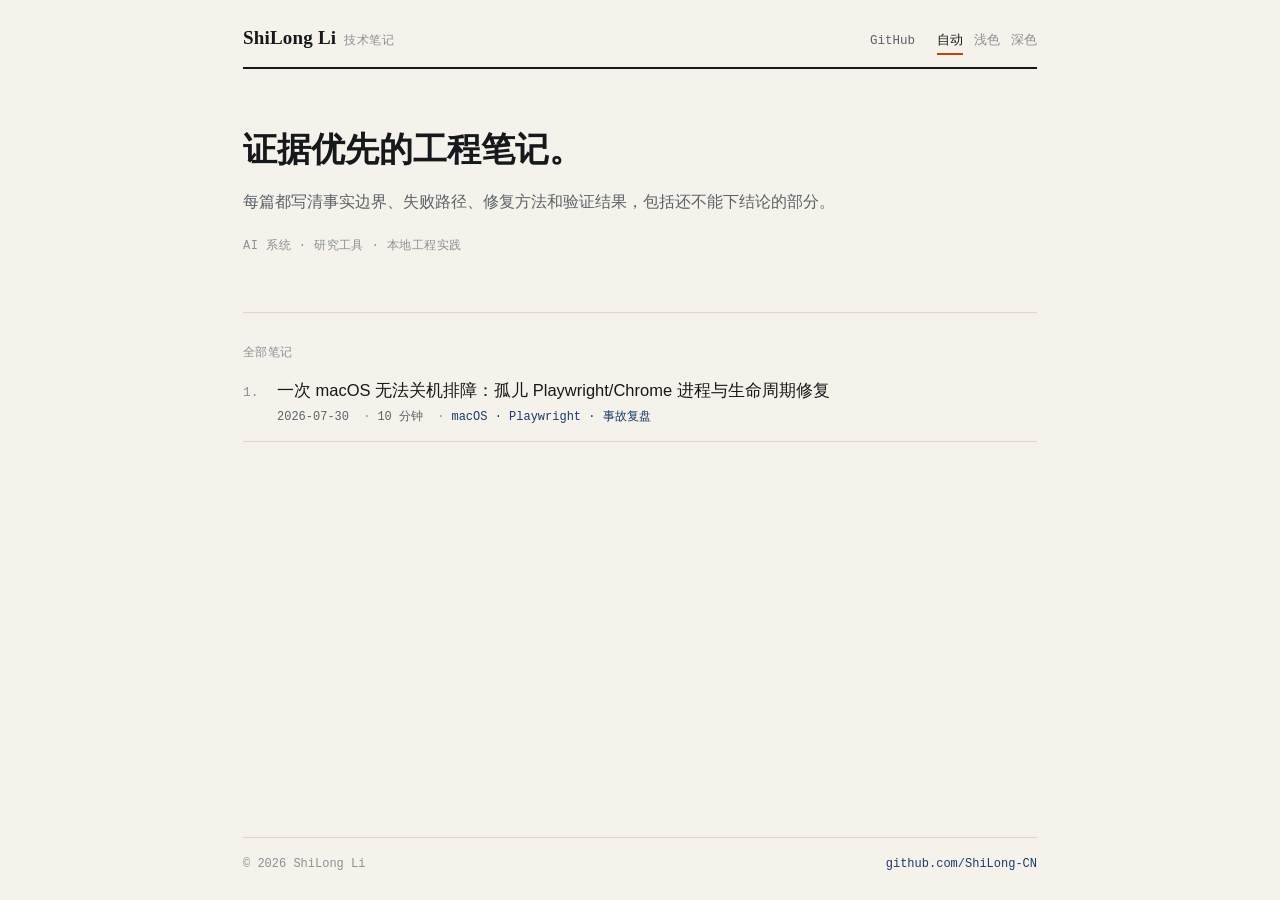
==== commit 2544029a: "Redesign: dense index, editorial article page with evidence rail - Index adopts a ledger layout (pap" ====
--- a/index.html
+++ b/index.html
@@ -3,9 +3,9 @@
 <head>
   <meta charset="utf-8">
   <meta name="viewport" content="width=device-width, initial-scale=1">
-  <title>ShiLong Li · Technical Notes</title>
+  <title>ShiLong Li · 技术笔记</title>
   <meta name="description" content="关于 AI 系统、研究工具与工程排障的可复现技术笔记。">
-  <meta name="theme-color" content="#ffffff">
+  <meta name="theme-color" content="#f4f2ea">
   <script>
     (() => {
       const root = document.documentElement;
@@ -17,14 +17,16 @@
       root.dataset.themeChoice = choice;
       if (choice === 'light' || choice === 'dark') root.dataset.theme = choice;
       const dark = choice === 'dark' || (choice === 'system' && matchMedia('(prefers-color-scheme: dark)').matches);
+      const reading = root.classList.contains('reading');
       root.style.colorScheme = dark ? 'dark' : 'light';
-      document.querySelector('meta[name="theme-color"]').content = dark ? '#0d1117' : '#ffffff';
+      document.querySelector('meta[name="theme-color"]').content =
+        dark ? (reading ? '#0e1013' : '#15171a') : (reading ? '#ffffff' : '#f4f2ea');
     })();
   </script>
   <link rel="icon" href="./assets/favicon.svg" type="image/svg+xml">
   <link rel="canonical" href="https://shilong-cn.github.io/">
   <meta property="og:type" content="website">
-  <meta property="og:title" content="ShiLong Li · Technical Notes">
+  <meta property="og:title" content="ShiLong Li · 技术笔记">
   <meta property="og:description" content="关于 AI 系统、研究工具与工程排障的可复现技术笔记。">
   <meta property="og:url" content="https://shilong-cn.github.io/">
   <meta property="og:image" content="https://shilong-cn.github.io/assets/macos-shutdown-playwright-chrome.png">
@@ -37,12 +39,11 @@
   <script src="./assets/theme.js" defer></script>
 </head>
 <body>
-  <a class="skip-link" href="#main">跳到正文</a>
+  <a class="skip-link" href="#notes">跳到笔记列表</a>
   <header class="site-header">
-    <a class="brand" href="./" aria-current="page">ShiLong Li</a>
+    <a class="brand" href="./" aria-current="page">ShiLong Li<span>技术笔记</span></a>
     <div class="header-actions">
       <nav class="site-nav" aria-label="主导航">
-        <a href="#articles">文章</a>
         <a href="https://github.com/ShiLong-CN" rel="me">GitHub</a>
       </nav>
       <div class="theme-switcher" role="group" aria-label="显示主题">
@@ -53,30 +54,24 @@
     </div>
   </header>
 
-  <main id="main" class="shell">
-    <section class="intro" aria-labelledby="site-title">
-      <div class="profile">
-        <p class="eyebrow">Technical Notes</p>
-        <h1 id="site-title">ShiLong Li</h1>
-        <p class="profile-role">AI research · engineering systems · research tooling</p>
-      </div>
-      <div class="intro-copy">
-        <p>这里记录 AI 系统、研究工具和本地工程实践。</p>
-        <p>文章以证据为先，尽量说明事实边界、失败路径、修复方法和验证结果。</p>
-      </div>
+  <main class="shell">
+    <section class="intro" aria-label="站点说明">
+      <p class="intro-thesis">证据优先的工程笔记。</p>
+      <p>每篇都写清事实边界、失败路径、修复方法和验证结果，包括还不能下结论的部分。</p>
+      <p class="intro-topics">AI 系统 · 研究工具 · 本地工程实践</p>
     </section>
 
-    <section id="articles" class="post-list" aria-labelledby="articles-title">
-      <h2 id="articles-title" class="section-label">Technical Notes</h2>
-      <article class="post-card">
-        <time class="post-date" datetime="2026-07-30">2026-07-30</time>
-        <div>
-          <p class="kicker">macOS · Playwright · Incident review</p>
-          <h3><a href="./posts/macos-shutdown-playwright-chrome/">一次 macOS 无法关机排障：孤儿 Playwright/Chrome 进程与生命周期修复</a></h3>
-          <p>从注销日志、崩溃报告和 PPID 1 出发，区分“浏览器崩溃”与“仍在存活的关机阻塞进程”，再用可复现的故障注入验证修复。</p>
-        </div>
-      </article>
-    </section>
+    <h2 id="notes" class="section-label">全部笔记</h2>
+    <ol class="post-list">
+      <li class="post-item">
+        <h3><a href="./posts/macos-shutdown-playwright-chrome/">一次 macOS 无法关机排障：孤儿 Playwright/Chrome 进程与生命周期修复</a></h3>
+        <p class="post-meta">
+          <time datetime="2026-07-30">2026-07-30</time>
+          <span>10 分钟</span>
+          <span class="topic">macOS · Playwright · 事故复盘</span>
+        </p>
+      </li>
+    </ol>
   </main>
 
   <footer class="site-footer">
--- a/assets/styles.css
+++ b/assets/styles.css
@@ -1,50 +1,70 @@
+/* ==========================================================================
+   ShiLong Li · Technical Notes
+   Index = dense ledger. Article = quiet reading column with an evidence rail.
+   ========================================================================== */
+
 :root {
   color-scheme: light;
-  --background: #ffffff;
-  --text: #1f2328;
-  --muted: #59636e;
-  --line: #d1d9e0;
-  --soft: #f6f8fa;
-  --link: #0969da;
-  --code-background: rgba(175, 184, 193, 0.2);
-  --control-background: #f6f8fa;
-  --control-active: #ffffff;
-  --selection: #b6d7fe;
-  --page-width: 1012px;
-  --content-width: 720px;
-  --article-header-width: 800px;
-  --font-sans: "SF Pro Text", -apple-system, BlinkMacSystemFont, "PingFang SC", "Hiragino Sans GB", "Segoe UI", "Microsoft YaHei", sans-serif, "Apple Color Emoji", "Segoe UI Emoji";
-  --font-display: "SF Pro Display", -apple-system, BlinkMacSystemFont, "PingFang SC", "Hiragino Sans GB", "Segoe UI", "Microsoft YaHei", sans-serif;
-  --font-mono: ui-monospace, "SFMono-Regular", "SF Mono", Menlo, Consolas, "Liberation Mono", monospace;
+
+  --paper: #f4f2ea;
+  --page: #ffffff;
+  --ink: #16181b;
+  --ink-2: #5c6269;
+  --ink-3: #8b9097;
+  --rule: #ddd8cb;
+  --rule-page: #e4e1da;
+  --indigo: #1b3a6b;
+  --indigo-soft: #e9eef6;
+  --ember: #c2410c;
+  --code-bg: #f2efe6;
+  --selection: #d8e2f1;
+
+  --rail: 150px;
+  --gutter: 44px;
+  --measure: 600px;
+  --wide: calc(var(--rail) + var(--gutter) + var(--measure));
+
+  --serif: "Iowan Old Style", Charter, "Palatino Linotype", Palatino, Georgia,
+    "Noto Serif SC", "Source Han Serif SC", "Songti SC", serif;
+  --sans: -apple-system, BlinkMacSystemFont, "Segoe UI", "PingFang SC",
+    "Hiragino Sans GB", "Microsoft YaHei", "Helvetica Neue", Arial, sans-serif;
+  --mono: ui-monospace, SFMono-Regular, "SF Mono", Menlo, Consolas,
+    "Liberation Mono", monospace;
 }
 
 :root[data-theme="dark"] {
   color-scheme: dark;
-  --background: #0d1117;
-  --text: #f0f6fc;
-  --muted: #9198a1;
-  --line: #3d444d;
-  --soft: #151b23;
-  --link: #4493f8;
-  --code-background: rgba(101, 108, 118, 0.25);
-  --control-background: #151b23;
-  --control-active: #212830;
-  --selection: rgba(56, 139, 253, 0.4);
+
+  --paper: #15171a;
+  --page: #0e1013;
+  --ink: #e9e7e1;
+  --ink-2: #9ba1a8;
+  --ink-3: #6e747a;
+  --rule: #2a2e33;
+  --rule-page: #23272b;
+  --indigo: #8fb3e8;
+  --indigo-soft: #182231;
+  --ember: #e8783e;
+  --code-bg: #181b1f;
+  --selection: #26364e;
 }
 
 @media (prefers-color-scheme: dark) {
   :root:not([data-theme]) {
     color-scheme: dark;
-    --background: #0d1117;
-    --text: #f0f6fc;
-    --muted: #9198a1;
-    --line: #3d444d;
-    --soft: #151b23;
-    --link: #4493f8;
-    --code-background: rgba(101, 108, 118, 0.25);
-    --control-background: #151b23;
-    --control-active: #212830;
-    --selection: rgba(56, 139, 253, 0.4);
+
+    --paper: #15171a;
+    --page: #0e1013;
+    --ink: #e9e7e1;
+    --ink-2: #9ba1a8;
+    --ink-3: #6e747a;
+    --rule: #2a2e33;
+    --rule-page: #23272b;
+    --indigo: #8fb3e8;
+    --indigo-soft: #182231;
+    --ember: #e8783e;
+    --code-bg: #181b1f;
+    --selection: #26364e;
   }
 }
 
@@ -55,8 +75,18 @@
 }
 
 html {
-  background: var(--background);
+  background: var(--paper);
   scroll-behavior: smooth;
+}
+
+/* Reading pages sit on white so the index reads as an index, not as a page. */
+html.reading,
+html.reading body {
+  background: var(--page);
+}
+
+html.reading {
+  --rule: var(--rule-page);
 }
 
 body {
@@ -64,14 +94,14 @@
   margin: 0;
   display: flex;
   flex-direction: column;
-  background: var(--background);
-  color: var(--text);
-  font-family: var(--font-sans);
+  background: var(--paper);
+  color: var(--ink);
+  font-family: var(--sans);
   font-size: 16px;
-  line-height: 1.65;
+  line-height: 1.7;
+  -webkit-font-smoothing: antialiased;
   text-rendering: optimizeLegibility;
-  -webkit-font-smoothing: antialiased;
-  overflow-wrap: anywhere;
+  overflow-wrap: break-word;
 }
 
 ::selection {
@@ -83,476 +113,643 @@
 }
 
 a {
-  color: var(--link);
+  color: var(--indigo);
   text-decoration: none;
 }
 
 a:hover {
   text-decoration: underline;
+  text-underline-offset: 2px;
 }
 
 :focus-visible {
-  outline: 2px solid var(--link);
+  outline: 2px solid var(--ember);
   outline-offset: 3px;
 }
 
 .skip-link {
   position: fixed;
-  top: 12px;
-  left: 12px;
+  top: 10px;
+  left: 10px;
   z-index: 10;
-  padding: 8px 12px;
-  background: var(--background);
-  border: 1px solid var(--line);
-  border-radius: 6px;
-  transform: translateY(-160%);
+  padding: 7px 11px;
+  background: var(--page);
+  border: 1px solid var(--ink);
+  color: var(--ink);
+  font-family: var(--mono);
+  font-size: 12px;
+  transform: translateY(-180%);
 }
 
 .skip-link:focus {
   transform: translateY(0);
 }
 
+/* --- shared shell ------------------------------------------------------- */
+
 .site-header,
 .site-footer,
-.shell,
-.article-shell {
-  width: min(calc(100% - 36px), var(--page-width));
+.shell {
+  width: min(calc(100% - 40px), var(--wide));
   margin-right: auto;
   margin-left: auto;
 }
 
 .site-header {
   display: flex;
-  align-items: center;
+  align-items: baseline;
   justify-content: space-between;
-  gap: 20px;
-  padding: 20px 0 16px;
-  border-bottom: 1px solid var(--line);
+  gap: 14px 24px;
+  flex-wrap: wrap;
+  padding: 22px 0 12px;
+  border-bottom: 2px solid var(--ink);
 }
 
 .brand {
-  color: var(--text);
-  font-size: 16px;
+  color: var(--ink);
+  font-family: var(--serif);
+  font-size: 19px;
   font-weight: 600;
+  letter-spacing: 0.01em;
+}
+
+.brand:hover {
   text-decoration: none;
+}
+
+/* Tracking is for Latin labels only; it pulls CJK glyphs apart. */
+.brand span {
+  margin-left: 8px;
+  color: var(--ink-3);
+  font-family: var(--mono);
+  font-size: 11.5px;
+  font-weight: 400;
+  letter-spacing: 0.04em;
+}
+
+.header-actions {
+  display: flex;
+  align-items: baseline;
+  gap: 22px;
 }
 
 .site-nav {
   display: flex;
-  align-items: center;
-  flex-wrap: wrap;
-  gap: 18px;
-  font-size: 14px;
+  gap: 16px;
+  font-family: var(--mono);
+  font-size: 12.5px;
 }
 
 .site-nav a {
-  color: var(--text);
+  color: var(--ink-2);
+}
+
+.site-nav a:hover {
+  color: var(--ember);
   text-decoration: none;
 }
 
-.site-nav a:hover,
-.site-nav a[aria-current="page"] {
-  text-decoration: underline;
-}
-
-.header-actions {
-  display: flex;
-  align-items: center;
-  justify-content: flex-end;
-  gap: 16px;
-}
-
+/* Theme control: plain text, active state marked by an ember underline. */
 .theme-switcher {
   display: none;
 }
 
 [data-theme-enabled] .theme-switcher {
   display: inline-flex;
-  align-items: center;
-  gap: 2px;
-  padding: 2px;
-  background: var(--control-background);
-  border: 1px solid var(--line);
-  border-radius: 7px;
+  gap: 11px;
 }
 
 .theme-switcher button {
-  padding: 3px 8px;
-  background: transparent;
-  border: 1px solid transparent;
-  border-radius: 5px;
-  color: var(--muted);
+  padding: 0 0 2px;
+  background: none;
+  border: 0;
+  border-bottom: 2px solid transparent;
+  color: var(--ink-3);
   cursor: pointer;
-  font: inherit;
+  font-family: var(--mono);
+  font-size: 12.5px;
+  line-height: 1.4;
+}
+
+.theme-switcher button:hover {
+  color: var(--ink-2);
+}
+
+.theme-switcher button[aria-pressed="true"] {
+  border-bottom-color: var(--ember);
+  color: var(--ink);
+}
+
+/* --- index -------------------------------------------------------------- */
+
+.shell {
+  margin-bottom: 64px;
+}
+
+/* Hairlines run the full shell so the intro and the ledger share one grid. */
+.intro {
+  padding: 58px 0 54px;
+  border-bottom: 1px solid var(--rule);
+}
+
+.intro > * {
+  max-width: 640px;
+}
+
+.intro p {
+  margin: 0;
+  color: var(--ink-2);
+  font-size: 15.5px;
+  line-height: 1.8;
+}
+
+.intro p.intro-thesis {
+  margin-bottom: 16px;
+  color: var(--ink);
+  font-family: var(--serif);
+  font-size: clamp(27px, 3.4vw, 34px);
+  font-weight: 600;
+  line-height: 1.35;
+}
+
+.intro p.intro-topics {
+  margin-top: 20px;
+  color: var(--ink-3);
+  font-family: var(--mono);
   font-size: 12px;
+  letter-spacing: 0.04em;
+}
+
+.section-label {
+  margin: 30px 0 2px;
+  color: var(--ink-3);
+  font-family: var(--mono);
+  font-size: 11.5px;
+  font-weight: 400;
+  letter-spacing: 0.04em;
+}
+
+.post-list {
+  margin: 0;
+  padding: 0;
+  counter-reset: note;
+  list-style: none;
+}
+
+.post-item {
+  display: grid;
+  grid-template-columns: 34px minmax(0, 1fr);
+  align-items: baseline;
+  padding: 14px 0;
+  border-bottom: 1px solid var(--rule);
+  counter-increment: note;
+}
+
+.post-item::before {
+  content: counter(note) ".";
+  grid-column: 1;
+  grid-row: 1;
+  color: var(--ink-3);
+  font-family: var(--mono);
+  font-size: 13px;
+  font-variant-numeric: tabular-nums;
+}
+
+.post-item h3 {
+  grid-column: 2;
+  margin: 0;
+  font-size: 16.5px;
+  font-weight: 500;
   line-height: 1.5;
 }
 
-.theme-switcher button:hover {
-  color: var(--text);
-}
-
-.theme-switcher button[aria-pressed="true"] {
-  background: var(--control-active);
-  border-color: var(--line);
-  color: var(--text);
-}
-
-.shell {
-  margin-bottom: 56px;
-}
-
-.intro {
-  display: grid;
-  grid-template-columns: 220px minmax(0, 1fr);
-  gap: 44px;
-  padding: 40px 0 36px;
-  border-bottom: 1px solid var(--line);
-}
-
-.profile h1 {
-  margin: 2px 0 8px;
-  color: var(--text);
+.post-item h3 a {
+  color: var(--ink);
+}
+
+.post-item h3 a:hover {
+  color: var(--indigo);
+}
+
+.post-meta {
+  grid-column: 2;
+  margin: 3px 0 0;
+  color: var(--ink-2);
+  font-family: var(--mono);
+  font-size: 12px;
+  line-height: 1.6;
+}
+
+.post-meta > * + *::before {
+  content: "·";
+  margin: 0 7px;
+  color: var(--ink-3);
+}
+
+.post-meta .topic {
+  color: var(--indigo);
+}
+
+.post-item:hover::before {
+  color: var(--ember);
+}
+
+/* --- article ------------------------------------------------------------ */
+
+.article-shell {
+  width: min(calc(100% - 40px), var(--wide));
+  margin: 0 auto 72px;
+}
+
+.eyebrow {
+  display: inline-block;
+  margin: 0;
+  padding-bottom: 5px;
+  border-bottom: 1px solid currentColor;
+  color: var(--ember);
+  font-family: var(--mono);
+  font-size: 11.5px;
+  letter-spacing: 0.16em;
+  text-transform: uppercase;
+}
+
+.article-header {
+  padding: 54px 0 0;
+}
+
+.article-header h1 {
+  max-width: 15em;
+  margin: 22px 0 0;
+  color: var(--ink);
+  font-family: var(--serif);
+  font-size: clamp(30px, 4.6vw, 43px);
+  font-weight: 600;
+  letter-spacing: -0.005em;
+  line-height: 1.2;
+}
+
+/* Deck stays upright: synthesised italics wreck Chinese glyphs. */
+.article-deck {
+  max-width: 34em;
+  margin: 20px 0 0;
+  color: var(--ink-2);
+  font-family: var(--serif);
+  font-size: 19px;
+  line-height: 1.65;
+}
+
+.article-meta {
+  display: flex;
+  flex-wrap: wrap;
+  margin-top: 26px;
+  padding-top: 14px;
+  border-top: 1px solid var(--rule);
+  color: var(--ink-2);
+  font-family: var(--mono);
+  font-size: 12.5px;
+}
+
+.article-meta > * + *::before {
+  content: "·";
+  margin: 0 9px;
+  color: var(--ink-3);
+}
+
+.article-figure {
+  margin: 36px 0 0;
+}
+
+.article-figure img {
+  display: block;
+  width: 100%;
+  height: auto;
+  background: var(--code-bg);
+}
+
+/* The illustration is painted on cream stock; it glares on a dark page. */
+:root[data-theme="dark"] .article-figure img {
+  filter: brightness(0.82) saturate(0.9);
+}
+
+@media (prefers-color-scheme: dark) {
+  :root:not([data-theme]) .article-figure img {
+    filter: brightness(0.82) saturate(0.9);
+  }
+}
+
+.article-figure figcaption {
+  margin-top: 10px;
+  color: var(--ink-3);
+  font-family: var(--mono);
+  font-size: 12px;
+  line-height: 1.6;
+}
+
+/* The reading column, with the evidence rail hanging in the left margin. */
+.article-body {
+  position: relative;
+  padding-left: calc(var(--rail) + var(--gutter));
+  margin-top: 46px;
+  font-size: 17px;
+  line-height: 1.85;
+}
+
+.article-body > * {
+  max-width: var(--measure);
+}
+
+.article-body p,
+.article-body ul,
+.article-body ol {
+  margin: 0 0 1.25em;
+}
+
+.article-body ul,
+.article-body ol {
+  padding-left: 1.4em;
+}
+
+.article-body li + li {
+  margin-top: 0.5em;
+}
+
+.article-body strong {
+  font-weight: 650;
+}
+
+.section-head {
+  position: relative;
+  margin: 3em 0 1.1em;
+}
+
+.article-body > .section-head:first-child {
+  margin-top: 0;
+}
+
+.section-head h2 {
+  margin: 0;
+  color: var(--ink);
+  font-family: var(--serif);
   font-size: 26px;
-  font-family: var(--font-display);
-  font-weight: 700;
-  line-height: 1.25;
-}
-
-.eyebrow,
-.kicker,
-.profile-role {
+  font-weight: 600;
+  line-height: 1.35;
+  scroll-margin-top: 24px;
+}
+
+/* Evidence rail: what each section is actually standing on. */
+.rail-note {
+  position: absolute;
+  top: 0.5em;
+  left: calc(-1 * (var(--rail) + var(--gutter)));
+  width: var(--rail);
   margin: 0;
-  color: var(--muted);
-  font-size: 13px;
-  line-height: 1.5;
-}
-
-.profile-role {
-  font-size: 14px;
-}
-
-.intro-copy {
-  max-width: 620px;
-  line-height: 1.6;
-}
-
-.intro-copy p {
-  margin: 0 0 16px;
-}
-
-.intro-copy p:last-child {
-  margin-bottom: 0;
-}
-
-.post-list {
-  padding-top: 32px;
-}
-
-.section-label {
-  margin: 0 0 14px;
-  color: var(--text);
-  font-size: 20px;
-  font-family: var(--font-display);
-  font-weight: 700;
-  line-height: 1.25;
-}
-
-.post-card {
-  display: grid;
-  grid-template-columns: 112px minmax(0, 1fr);
-  gap: 24px;
-  align-items: start;
-  padding: 16px 0 20px;
-  border-top: 1px solid var(--line);
-}
-
-.post-date {
-  color: var(--muted);
-  font-size: 14px;
-}
-
-.post-card .kicker {
-  margin-bottom: 5px;
-}
-
-.post-card h3 {
-  margin: 0 0 6px;
+  color: var(--indigo);
+  font-family: var(--mono);
+  font-size: 11.5px;
+  line-height: 1.55;
+  text-align: right;
+}
+
+.rail-note b {
+  display: block;
+  color: var(--ink-3);
+  font-weight: 400;
+  letter-spacing: 0.04em;
+}
+
+.rail-note.is-open {
+  color: var(--ember);
+}
+
+.article-body h3 {
+  margin: 2.2em 0 0.7em;
+  color: var(--ink);
   font-size: 18px;
   font-weight: 650;
   line-height: 1.5;
 }
 
-.post-card p:last-child {
-  margin: 0;
-  color: var(--muted);
-  line-height: 1.6;
-}
-
-.hero {
-  max-width: var(--content-width);
-  padding: 72px 0;
-}
-
-.hero h1 {
-  margin: 4px 0 14px;
-  color: var(--text);
-  font-size: 32px;
-  font-weight: 600;
-  line-height: 1.25;
-}
-
-.hero-copy {
-  margin: 0 0 18px;
-  font-size: 17px;
-}
-
-.article-shell {
-  margin-bottom: 64px;
-}
-
-.article-header {
-  max-width: var(--article-header-width);
-  margin: 0 auto;
-  padding: 56px 0 32px;
-  border-bottom: 1px solid var(--line);
-}
-
-.article-header h1 {
-  margin: 8px 0 20px;
-  color: var(--text);
-  font-family: var(--font-display);
-  font-size: clamp(32px, 4vw, 42px);
-  font-weight: 700;
-  line-height: 1.25;
-}
-
-.article-deck {
-  max-width: var(--content-width);
-  margin: 0 0 20px;
-  color: var(--muted);
-  font-size: 18px;
+/* --- callouts ----------------------------------------------------------- */
+
+.note {
+  margin: 0 0 2em;
+  padding: 20px 22px;
+  background: var(--indigo-soft);
   line-height: 1.75;
 }
 
-.article-meta {
-  display: flex;
-  flex-wrap: wrap;
-  gap: 6px 0;
-  color: var(--muted);
-  font-size: 14px;
-}
-
-.article-meta > * + *::before {
-  content: "·";
-  margin: 0 12px;
-  color: var(--line);
-}
-
-.article-body,
-.article-nav {
-  max-width: var(--content-width);
-  margin-right: auto;
-  margin-left: auto;
-}
-
-.article-body {
-  margin-top: 40px;
-  font-size: 17px;
-  line-height: 1.8;
-}
-
-.article-body h2 {
-  margin: 2.8em 0 0.9em;
-  padding-bottom: 0.4em;
-  border-bottom: 1px solid var(--line);
-  color: var(--text);
-  font-family: var(--font-display);
-  font-size: 26px;
-  font-weight: 700;
-  line-height: 1.4;
-  scroll-margin-top: 24px;
-}
-
-.article-body h3 {
-  margin: 2.2em 0 0.8em;
-  color: var(--text);
-  font-family: var(--font-display);
-  font-size: 21px;
-  font-weight: 700;
-  line-height: 1.4;
-  scroll-margin-top: 24px;
-}
-
-.article-body p,
-.article-body ul,
-.article-body ol {
-  margin-top: 0;
-  margin-bottom: 1.2em;
-}
-
-.article-body ul,
-.article-body ol {
-  padding-left: 1.6em;
-}
-
-.article-body li + li {
-  margin-top: 0.5em;
-}
-
-.summary-box {
-  margin: 0 0 32px;
-  padding: 18px 20px;
-  background: var(--soft);
-  border-left: 3px solid var(--link);
-  border-radius: 6px;
-  color: var(--text);
-  line-height: 1.7;
-}
-
-.boundary-box {
-  margin: 32px 0;
-  padding: 2px 0 2px 18px;
-  border-left: 3px solid var(--line);
-  color: var(--muted);
-}
-
-.summary-box strong,
-.boundary-box strong {
+.note-open {
+  margin: 2.4em 0;
+  padding: 0 0 0 20px;
+  border-left: 2px solid var(--ember);
+  background: none;
+  color: var(--ink-2);
+}
+
+.note-label {
   display: block;
-  margin-bottom: 4px;
-  color: var(--text);
-}
-
-.evidence-grid {
+  margin-bottom: 7px;
+  color: var(--indigo);
+  font-family: var(--mono);
+  font-size: 12px;
+  letter-spacing: 0.04em;
+}
+
+.note-open .note-label {
+  color: var(--ember);
+}
+
+.evidence-strip {
   display: grid;
   grid-template-columns: repeat(3, minmax(0, 1fr));
-  gap: 24px;
-  margin: 32px 0 40px;
-  padding: 20px 0;
-  border-top: 1px solid var(--line);
-  border-bottom: 1px solid var(--line);
+  gap: 20px;
+  margin: 0 0 2.4em;
+  padding: 18px 0;
+  border-top: 1px solid var(--ink);
+  border-bottom: 1px solid var(--rule);
 }
 
 .metric b {
   display: block;
-  margin-bottom: 2px;
-  color: var(--text);
-  font-size: 24px;
-  font-weight: 700;
-  line-height: 1.2;
+  color: var(--ember);
+  font-family: var(--mono);
+  font-size: 30px;
+  font-weight: 500;
+  line-height: 1.1;
 }
 
 .metric span {
-  color: var(--muted);
-  font-size: 14px;
+  display: block;
+  margin-top: 5px;
+  color: var(--ink-2);
+  font-size: 13.5px;
   line-height: 1.5;
 }
 
+/* --- code and tables: allowed to borrow the rail's width ---------------- */
+
 code {
-  padding: 0.2em 0.4em;
-  background: var(--code-background);
-  border-radius: 6px;
-  font-family: var(--font-mono);
-  font-size: 85%;
+  padding: 0.15em 0.35em;
+  background: var(--code-bg);
+  font-family: var(--mono);
+  font-size: 0.88em;
+}
+
+.article-body > .bleed {
+  max-width: var(--wide);
+  margin-left: calc(-1 * (var(--rail) + var(--gutter)));
 }
 
 pre {
-  margin: 24px 0;
-  padding: 20px;
+  margin: 0 0 2em;
+  padding: 20px 22px;
   overflow-x: auto;
-  background: var(--soft);
-  border: 1px solid var(--line);
-  border-radius: 6px;
-  color: var(--text);
-  font-size: 14px;
-  line-height: 1.65;
+  background: var(--code-bg);
+  color: var(--ink);
+  font-size: 13.5px;
+  line-height: 1.7;
   overflow-wrap: normal;
+  tab-size: 2;
 }
 
 pre code {
   padding: 0;
-  background: transparent;
-  border-radius: 0;
+  background: none;
   font-size: inherit;
 }
 
 .table-wrap {
-  margin: 32px 0;
+  margin: 0 0 2.4em;
   overflow-x: auto;
-  border: 1px solid var(--line);
-  border-radius: 6px;
 }
 
 table {
   width: 100%;
-  min-width: 640px;
+  min-width: 540px;
   border-collapse: collapse;
-  border-spacing: 0;
-  font-size: 14px;
-  line-height: 1.5;
+  font-size: 13.5px;
+  line-height: 1.6;
 }
 
 caption {
-  padding: 10px 14px;
-  background: var(--soft);
-  border-bottom: 1px solid var(--line);
-  color: var(--muted);
-  font-size: 13px;
+  padding-bottom: 12px;
+  color: var(--ink-3);
+  font-family: var(--mono);
+  font-size: 12px;
+  letter-spacing: 0.04em;
   text-align: left;
 }
 
 th,
 td {
-  padding: 10px 14px;
-  border: 1px solid var(--line);
+  padding: 9px 16px 9px 0;
+  border-bottom: 1px solid var(--rule);
   text-align: left;
   vertical-align: top;
 }
 
-th {
-  background: var(--soft);
-  color: var(--text);
-  font-weight: 700;
-}
-
-tbody tr:nth-child(2n) {
-  background: var(--soft);
-}
+thead th {
+  border-bottom: 1px solid var(--ink);
+  color: var(--ink-2);
+  font-family: var(--mono);
+  font-size: 12px;
+  font-weight: 400;
+  letter-spacing: 0.04em;
+}
+
+tbody tr:last-child td {
+  border-bottom: 0;
+}
+
+/* --- article footer ----------------------------------------------------- */
 
 .article-nav {
-  margin-top: 48px;
-  padding-top: 20px;
-  border-top: 1px solid var(--line);
-  font-size: 14px;
+  margin-top: 56px;
+  padding-top: 18px;
+  border-top: 2px solid var(--ink);
+  font-family: var(--mono);
+  font-size: 12.5px;
 }
 
 .site-footer {
   display: flex;
   justify-content: space-between;
-  gap: 16px 24px;
-  padding: 20px 0 28px;
-  border-top: 1px solid var(--line);
-  color: var(--muted);
-  font-size: 13px;
+  gap: 10px 24px;
+  flex-wrap: wrap;
+  padding: 16px 0 26px;
+  border-top: 1px solid var(--rule);
+  color: var(--ink-3);
+  font-family: var(--mono);
+  font-size: 12px;
+}
+
+html.reading .site-footer,
+html.reading .site-header {
+  width: min(calc(100% - 40px), var(--wide));
 }
 
 .site-footer p {
   margin: 0;
 }
 
-@media (max-width: 720px) {
-  .site-header,
-  .site-footer,
-  .shell,
-  .article-shell {
-    width: min(calc(100% - 32px), var(--page-width));
+/* --- 404 ---------------------------------------------------------------- */
+
+.notice {
+  max-width: var(--measure);
+  padding: 90px 0 120px;
+}
+
+.notice h1 {
+  margin: 18px 0 14px;
+  font-family: var(--serif);
+  font-size: 34px;
+  font-weight: 600;
+  line-height: 1.25;
+}
+
+.notice p:not(.eyebrow) {
+  margin: 0 0 14px;
+  color: var(--ink-2);
+}
+
+/* --- responsive --------------------------------------------------------- */
+
+@media (max-width: 900px) {
+  /* Rail collapses to a label sitting above each heading. */
+  .article-body {
+    padding-left: 0;
+  }
+
+  .article-body > * {
+    max-width: none;
+  }
+
+  .rail-note {
+    position: static;
+    width: auto;
+    margin-bottom: 8px;
+    text-align: left;
+  }
+
+  .rail-note b {
+    display: inline;
+  }
+
+  .rail-note b::after {
+    content: " ";
+  }
+
+  .article-body > .bleed {
+    margin-left: 0;
+  }
+}
+
+@media (max-width: 620px) {
+  body {
+    font-size: 15.5px;
   }
 
   .site-header {
-    align-items: flex-start;
-    flex-wrap: wrap;
-    gap: 12px;
     padding-top: 18px;
   }
 
@@ -562,37 +759,8 @@
     gap: 12px;
   }
 
-  .site-nav {
-    gap: 14px;
-  }
-
-  .theme-switcher button {
-    padding-right: 7px;
-    padding-left: 7px;
-  }
-
-  .intro {
-    grid-template-columns: 1fr;
-    gap: 20px;
-    padding: 32px 0;
-  }
-
-  .profile h1 {
-    font-size: 26px;
-  }
-
-  .post-card {
-    grid-template-columns: 1fr;
-    gap: 7px;
-  }
-
   .article-header {
-    padding: 40px 0 24px;
-  }
-
-  .article-header h1 {
-    font-size: 32px;
-    line-height: 1.25;
+    padding-top: 36px;
   }
 
   .article-deck {
@@ -602,34 +770,34 @@
   .article-body {
     margin-top: 32px;
     font-size: 16px;
-    line-height: 1.75;
-  }
-
-  .article-body h2 {
-    font-size: 23px;
-  }
-
-  .evidence-grid {
+    line-height: 1.8;
+  }
+
+  .section-head h2 {
+    font-size: 22px;
+  }
+
+  .evidence-strip {
     grid-template-columns: 1fr;
-    gap: 16px;
-  }
-
-  .table-wrap {
-    margin: 24px 0;
-  }
-
-  .site-footer {
-    flex-direction: column;
+    gap: 14px;
+  }
+
+  .metric b {
+    font-size: 26px;
+  }
+
+  .post-item {
+    grid-template-columns: 26px minmax(0, 1fr);
+  }
+
+  .notice {
+    padding: 56px 0 80px;
   }
 }
 
 @media (prefers-reduced-motion: reduce) {
   html {
     scroll-behavior: auto;
-  }
-
-  .skip-link {
-    transition: none;
   }
 }
 
@@ -643,11 +811,20 @@
   }
 
   .article-shell,
-  .article-header,
   .article-body {
     width: 100%;
     max-width: none;
-    margin: 0;
+    padding-left: 0;
+  }
+
+  .rail-note {
+    position: static;
+    width: auto;
+    text-align: left;
+  }
+
+  .article-body > .bleed {
+    margin-left: 0;
   }
 
   body {
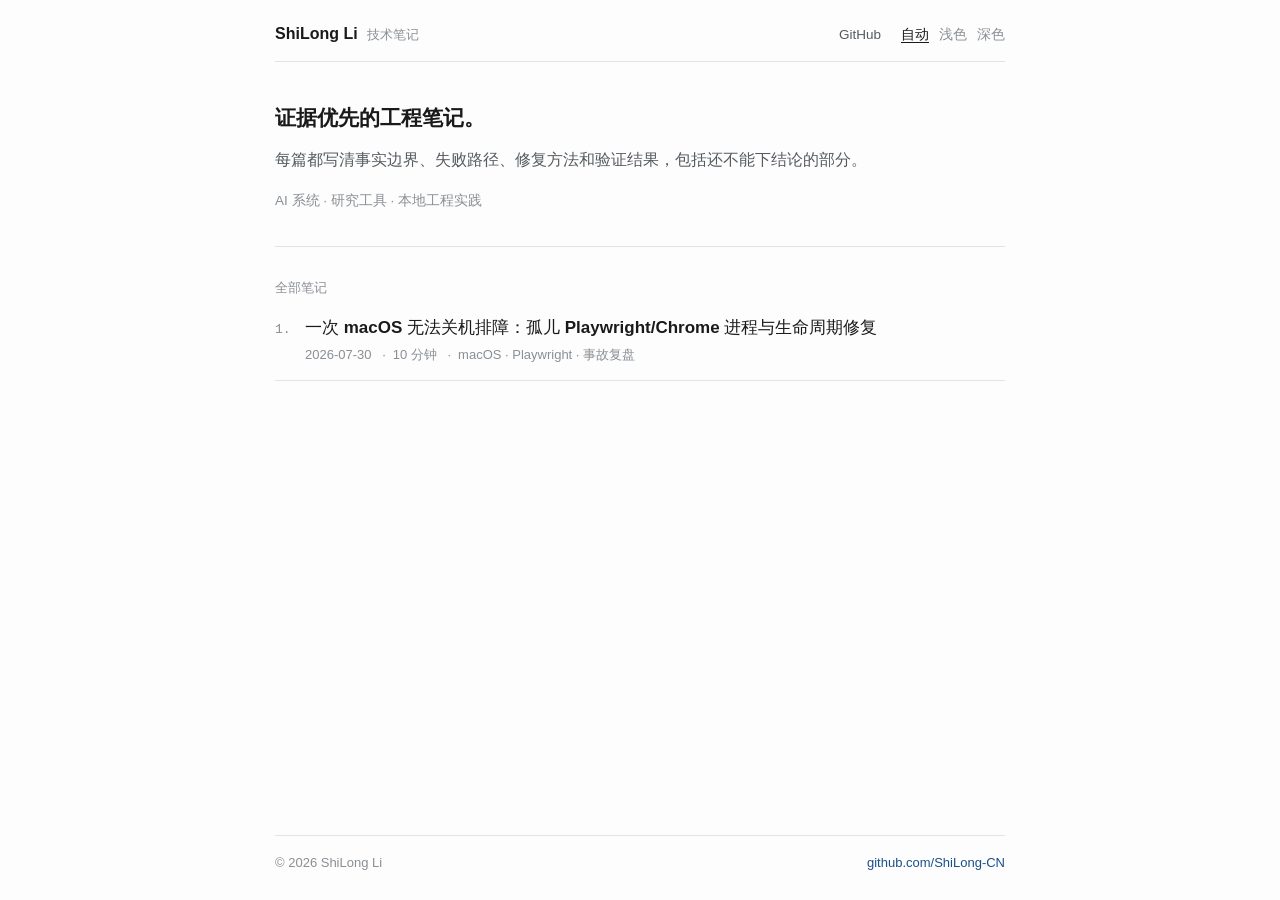
==== commit 17058f2e: "Restyle after surveying how other technical blogs are built Measured six reference sites (Cloudflare" ====
--- a/index.html
+++ b/index.html
@@ -5,7 +5,7 @@
   <meta name="viewport" content="width=device-width, initial-scale=1">
   <title>ShiLong Li · 技术笔记</title>
   <meta name="description" content="关于 AI 系统、研究工具与工程排障的可复现技术笔记。">
-  <meta name="theme-color" content="#f4f2ea">
+  <meta name="theme-color" content="#fdfdfd">
   <script>
     (() => {
       const root = document.documentElement;
@@ -17,10 +17,8 @@
       root.dataset.themeChoice = choice;
       if (choice === 'light' || choice === 'dark') root.dataset.theme = choice;
       const dark = choice === 'dark' || (choice === 'system' && matchMedia('(prefers-color-scheme: dark)').matches);
-      const reading = root.classList.contains('reading');
       root.style.colorScheme = dark ? 'dark' : 'light';
-      document.querySelector('meta[name="theme-color"]').content =
-        dark ? (reading ? '#0e1013' : '#15171a') : (reading ? '#ffffff' : '#f4f2ea');
+      document.querySelector('meta[name="theme-color"]').content = dark ? '#0f1113' : '#fdfdfd';
     })();
   </script>
   <link rel="icon" href="./assets/favicon.svg" type="image/svg+xml">
--- a/assets/styles.css
+++ b/assets/styles.css
@@ -1,33 +1,28 @@
 /* ==========================================================================
    ShiLong Li · Technical Notes
-   Index = dense ledger. Article = quiet reading column with an evidence rail.
+   One centred column. No ornament. Tables, code and figures carry the weight.
    ========================================================================== */
 
 :root {
   color-scheme: light;
 
-  --paper: #f4f2ea;
-  --page: #ffffff;
-  --ink: #16181b;
-  --ink-2: #5c6269;
-  --ink-3: #8b9097;
-  --rule: #ddd8cb;
-  --rule-page: #e4e1da;
-  --indigo: #1b3a6b;
-  --indigo-soft: #e9eef6;
-  --ember: #c2410c;
-  --code-bg: #f2efe6;
-  --selection: #d8e2f1;
-
-  --rail: 150px;
-  --gutter: 44px;
-  --measure: 600px;
-  --wide: calc(var(--rail) + var(--gutter) + var(--measure));
-
-  --serif: "Iowan Old Style", Charter, "Palatino Linotype", Palatino, Georgia,
-    "Noto Serif SC", "Source Han Serif SC", "Songti SC", serif;
+  --paper: #fdfdfd;
+  --surface: #f3f3f1;
+  --ink: #1a1a1a;
+  --ink-2: #565b60;
+  --ink-3: #8a8f94;
+  --rule: #e3e3e0;
+  --rule-strong: #c7c7c3;
+  --link: #1a4f8a;
+  --ember: #c0410c;
+  --selection: #dbe6f3;
+
+  --measure: 730px;
+  --bleed: 900px;
+
   --sans: -apple-system, BlinkMacSystemFont, "Segoe UI", "PingFang SC",
-    "Hiragino Sans GB", "Microsoft YaHei", "Helvetica Neue", Arial, sans-serif;
+    "Hiragino Sans GB", "Microsoft YaHei", Roboto, "Helvetica Neue", Arial,
+    sans-serif;
   --mono: ui-monospace, SFMono-Regular, "SF Mono", Menlo, Consolas,
     "Liberation Mono", monospace;
 }
@@ -35,36 +30,32 @@
 :root[data-theme="dark"] {
   color-scheme: dark;
 
-  --paper: #15171a;
-  --page: #0e1013;
-  --ink: #e9e7e1;
-  --ink-2: #9ba1a8;
-  --ink-3: #6e747a;
-  --rule: #2a2e33;
-  --rule-page: #23272b;
-  --indigo: #8fb3e8;
-  --indigo-soft: #182231;
-  --ember: #e8783e;
-  --code-bg: #181b1f;
-  --selection: #26364e;
+  --paper: #0f1113;
+  --surface: #191c1f;
+  --ink: #e6e6e3;
+  --ink-2: #9aa0a6;
+  --ink-3: #71777d;
+  --rule: #26292d;
+  --rule-strong: #3a3e43;
+  --link: #6ba4e8;
+  --ember: #e07a45;
+  --selection: #23384f;
 }
 
 @media (prefers-color-scheme: dark) {
   :root:not([data-theme]) {
     color-scheme: dark;
 
-    --paper: #15171a;
-    --page: #0e1013;
-    --ink: #e9e7e1;
-    --ink-2: #9ba1a8;
-    --ink-3: #6e747a;
-    --rule: #2a2e33;
-    --rule-page: #23272b;
-    --indigo: #8fb3e8;
-    --indigo-soft: #182231;
-    --ember: #e8783e;
-    --code-bg: #181b1f;
-    --selection: #26364e;
+    --paper: #0f1113;
+    --surface: #191c1f;
+    --ink: #e6e6e3;
+    --ink-2: #9aa0a6;
+    --ink-3: #71777d;
+    --rule: #26292d;
+    --rule-strong: #3a3e43;
+    --link: #6ba4e8;
+    --ember: #e07a45;
+    --selection: #23384f;
   }
 }
 
@@ -77,16 +68,6 @@
 html {
   background: var(--paper);
   scroll-behavior: smooth;
-}
-
-/* Reading pages sit on white so the index reads as an index, not as a page. */
-html.reading,
-html.reading body {
-  background: var(--page);
-}
-
-html.reading {
-  --rule: var(--rule-page);
 }
 
 body {
@@ -100,7 +81,6 @@
   font-size: 16px;
   line-height: 1.7;
   -webkit-font-smoothing: antialiased;
-  text-rendering: optimizeLegibility;
   overflow-wrap: break-word;
 }
 
@@ -113,7 +93,7 @@
 }
 
 a {
-  color: var(--indigo);
+  color: var(--link);
   text-decoration: none;
 }
 
@@ -123,7 +103,7 @@
 }
 
 :focus-visible {
-  outline: 2px solid var(--ember);
+  outline: 2px solid var(--link);
   outline-offset: 3px;
 }
 
@@ -133,11 +113,10 @@
   left: 10px;
   z-index: 10;
   padding: 7px 11px;
-  background: var(--page);
+  background: var(--paper);
   border: 1px solid var(--ink);
   color: var(--ink);
-  font-family: var(--mono);
-  font-size: 12px;
+  font-size: 13px;
   transform: translateY(-180%);
 }
 
@@ -145,12 +124,13 @@
   transform: translateY(0);
 }
 
-/* --- shared shell ------------------------------------------------------- */
+/* --- shell -------------------------------------------------------------- */
 
 .site-header,
 .site-footer,
-.shell {
-  width: min(calc(100% - 40px), var(--wide));
+.shell,
+.article-shell {
+  width: min(calc(100% - 40px), var(--measure));
   margin-right: auto;
   margin-left: auto;
 }
@@ -159,45 +139,39 @@
   display: flex;
   align-items: baseline;
   justify-content: space-between;
-  gap: 14px 24px;
+  gap: 12px 24px;
   flex-wrap: wrap;
-  padding: 22px 0 12px;
-  border-bottom: 2px solid var(--ink);
+  padding: 20px 0 14px;
+  border-bottom: 1px solid var(--rule);
 }
 
 .brand {
   color: var(--ink);
-  font-family: var(--serif);
-  font-size: 19px;
-  font-weight: 600;
-  letter-spacing: 0.01em;
+  font-size: 16px;
+  font-weight: 650;
 }
 
 .brand:hover {
   text-decoration: none;
 }
 
-/* Tracking is for Latin labels only; it pulls CJK glyphs apart. */
 .brand span {
-  margin-left: 8px;
-  color: var(--ink-3);
-  font-family: var(--mono);
-  font-size: 11.5px;
+  margin-left: 9px;
+  color: var(--ink-3);
+  font-size: 13px;
   font-weight: 400;
-  letter-spacing: 0.04em;
 }
 
 .header-actions {
   display: flex;
   align-items: baseline;
-  gap: 22px;
+  gap: 20px;
 }
 
 .site-nav {
   display: flex;
   gap: 16px;
-  font-family: var(--mono);
-  font-size: 12.5px;
+  font-size: 13.5px;
 }
 
 .site-nav a {
@@ -205,30 +179,27 @@
 }
 
 .site-nav a:hover {
-  color: var(--ember);
+  color: var(--link);
   text-decoration: none;
 }
 
-/* Theme control: plain text, active state marked by an ember underline. */
 .theme-switcher {
   display: none;
 }
 
 [data-theme-enabled] .theme-switcher {
   display: inline-flex;
-  gap: 11px;
+  gap: 10px;
 }
 
 .theme-switcher button {
-  padding: 0 0 2px;
+  padding: 0;
   background: none;
   border: 0;
-  border-bottom: 2px solid transparent;
   color: var(--ink-3);
   cursor: pointer;
-  font-family: var(--mono);
-  font-size: 12.5px;
-  line-height: 1.4;
+  font: inherit;
+  font-size: 13.5px;
 }
 
 .theme-switcher button:hover {
@@ -236,8 +207,9 @@
 }
 
 .theme-switcher button[aria-pressed="true"] {
-  border-bottom-color: var(--ember);
-  color: var(--ink);
+  color: var(--ink);
+  text-decoration: underline;
+  text-underline-offset: 3px;
 }
 
 /* --- index -------------------------------------------------------------- */
@@ -246,47 +218,37 @@
   margin-bottom: 64px;
 }
 
-/* Hairlines run the full shell so the intro and the ledger share one grid. */
 .intro {
-  padding: 58px 0 54px;
+  padding: 40px 0 34px;
   border-bottom: 1px solid var(--rule);
-}
-
-.intro > * {
-  max-width: 640px;
 }
 
 .intro p {
   margin: 0;
   color: var(--ink-2);
   font-size: 15.5px;
-  line-height: 1.8;
+  line-height: 1.75;
 }
 
 .intro p.intro-thesis {
-  margin-bottom: 16px;
-  color: var(--ink);
-  font-family: var(--serif);
-  font-size: clamp(27px, 3.4vw, 34px);
-  font-weight: 600;
-  line-height: 1.35;
+  margin-bottom: 12px;
+  color: var(--ink);
+  font-size: 21px;
+  font-weight: 650;
+  line-height: 1.5;
 }
 
 .intro p.intro-topics {
-  margin-top: 20px;
-  color: var(--ink-3);
-  font-family: var(--mono);
-  font-size: 12px;
-  letter-spacing: 0.04em;
+  margin-top: 16px;
+  color: var(--ink-3);
+  font-size: 13.5px;
 }
 
 .section-label {
-  margin: 30px 0 2px;
-  color: var(--ink-3);
-  font-family: var(--mono);
-  font-size: 11.5px;
+  margin: 30px 0 0;
+  color: var(--ink-3);
+  font-size: 13px;
   font-weight: 400;
-  letter-spacing: 0.04em;
 }
 
 .post-list {
@@ -298,9 +260,9 @@
 
 .post-item {
   display: grid;
-  grid-template-columns: 34px minmax(0, 1fr);
+  grid-template-columns: 30px minmax(0, 1fr);
   align-items: baseline;
-  padding: 14px 0;
+  padding: 15px 0;
   border-bottom: 1px solid var(--rule);
   counter-increment: note;
 }
@@ -318,8 +280,8 @@
 .post-item h3 {
   grid-column: 2;
   margin: 0;
-  font-size: 16.5px;
-  font-weight: 500;
+  font-size: 17px;
+  font-weight: 550;
   line-height: 1.5;
 }
 
@@ -328,102 +290,81 @@
 }
 
 .post-item h3 a:hover {
-  color: var(--indigo);
+  color: var(--link);
 }
 
 .post-meta {
   grid-column: 2;
-  margin: 3px 0 0;
-  color: var(--ink-2);
-  font-family: var(--mono);
-  font-size: 12px;
+  margin: 4px 0 0;
+  color: var(--ink-3);
+  font-size: 13px;
   line-height: 1.6;
 }
 
 .post-meta > * + *::before {
   content: "·";
   margin: 0 7px;
-  color: var(--ink-3);
-}
-
-.post-meta .topic {
-  color: var(--indigo);
-}
-
-.post-item:hover::before {
-  color: var(--ember);
-}
-
-/* --- article ------------------------------------------------------------ */
+}
+
+/* --- article header ----------------------------------------------------- */
 
 .article-shell {
-  width: min(calc(100% - 40px), var(--wide));
-  margin: 0 auto 72px;
+  margin-bottom: 72px;
 }
 
 .eyebrow {
-  display: inline-block;
   margin: 0;
-  padding-bottom: 5px;
-  border-bottom: 1px solid currentColor;
   color: var(--ember);
   font-family: var(--mono);
-  font-size: 11.5px;
-  letter-spacing: 0.16em;
+  font-size: 12px;
+  letter-spacing: 0.1em;
   text-transform: uppercase;
 }
 
 .article-header {
-  padding: 54px 0 0;
+  padding: 44px 0 0;
 }
 
 .article-header h1 {
-  max-width: 15em;
-  margin: 22px 0 0;
-  color: var(--ink);
-  font-family: var(--serif);
-  font-size: clamp(30px, 4.6vw, 43px);
-  font-weight: 600;
-  letter-spacing: -0.005em;
-  line-height: 1.2;
-}
-
-/* Deck stays upright: synthesised italics wreck Chinese glyphs. */
+  margin: 14px 0 0;
+  color: var(--ink);
+  font-size: clamp(27px, 3.6vw, 37px);
+  font-weight: 700;
+  letter-spacing: -0.012em;
+  line-height: 1.28;
+}
+
 .article-deck {
-  max-width: 34em;
-  margin: 20px 0 0;
-  color: var(--ink-2);
-  font-family: var(--serif);
-  font-size: 19px;
-  line-height: 1.65;
+  margin: 16px 0 0;
+  color: var(--ink-2);
+  font-size: 18px;
+  line-height: 1.7;
 }
 
 .article-meta {
   display: flex;
   flex-wrap: wrap;
-  margin-top: 26px;
+  margin-top: 20px;
   padding-top: 14px;
   border-top: 1px solid var(--rule);
-  color: var(--ink-2);
-  font-family: var(--mono);
-  font-size: 12.5px;
+  color: var(--ink-3);
+  font-size: 13px;
 }
 
 .article-meta > * + *::before {
   content: "·";
-  margin: 0 9px;
-  color: var(--ink-3);
+  margin: 0 8px;
 }
 
 .article-figure {
-  margin: 36px 0 0;
+  margin: 32px 0 0;
 }
 
 .article-figure img {
   display: block;
   width: 100%;
   height: auto;
-  background: var(--code-bg);
+  background: var(--surface);
 }
 
 /* The illustration is painted on cream stock; it glares on a dark page. */
@@ -437,122 +378,145 @@
   }
 }
 
-.article-figure figcaption {
-  margin-top: 10px;
-  color: var(--ink-3);
-  font-family: var(--mono);
-  font-size: 12px;
+.article-figure figcaption,
+.figure-caption {
+  margin-top: 9px;
+  color: var(--ink-3);
+  font-size: 13px;
   line-height: 1.6;
 }
 
-/* The reading column, with the evidence rail hanging in the left margin. */
+/* --- table of contents -------------------------------------------------- */
+
+.toc {
+  margin: 34px 0 0;
+  padding: 14px 18px;
+  border: 1px solid var(--rule);
+  background: var(--surface);
+  font-size: 14.5px;
+}
+
+.toc summary {
+  color: var(--ink-2);
+  cursor: pointer;
+  font-size: 13px;
+  list-style: none;
+}
+
+.toc summary::-webkit-details-marker {
+  display: none;
+}
+
+.toc summary::before {
+  content: "▸";
+  display: inline-block;
+  margin-right: 8px;
+  color: var(--ink-3);
+  transition: transform 0.15s ease;
+}
+
+.toc[open] summary::before {
+  transform: rotate(90deg);
+}
+
+.toc ol {
+  margin: 12px 0 2px;
+  padding-left: 22px;
+  color: var(--ink-3);
+}
+
+.toc li {
+  margin-bottom: 5px;
+}
+
+.toc li:last-child {
+  margin-bottom: 0;
+}
+
+.toc a {
+  color: var(--ink-2);
+}
+
+/* --- article body ------------------------------------------------------- */
+
 .article-body {
-  position: relative;
-  padding-left: calc(var(--rail) + var(--gutter));
-  margin-top: 46px;
+  margin-top: 40px;
   font-size: 17px;
-  line-height: 1.85;
-}
-
-.article-body > * {
-  max-width: var(--measure);
+  line-height: 1.75;
 }
 
 .article-body p,
 .article-body ul,
 .article-body ol {
-  margin: 0 0 1.25em;
+  margin: 0 0 1.15em;
 }
 
 .article-body ul,
 .article-body ol {
-  padding-left: 1.4em;
+  padding-left: 1.5em;
 }
 
 .article-body li + li {
-  margin-top: 0.5em;
+  margin-top: 0.45em;
 }
 
 .article-body strong {
   font-weight: 650;
 }
 
-.section-head {
-  position: relative;
-  margin: 3em 0 1.1em;
-}
-
-.article-body > .section-head:first-child {
-  margin-top: 0;
-}
-
-.section-head h2 {
-  margin: 0;
-  color: var(--ink);
-  font-family: var(--serif);
-  font-size: 26px;
-  font-weight: 600;
-  line-height: 1.35;
-  scroll-margin-top: 24px;
-}
-
-/* Evidence rail: what each section is actually standing on. */
-.rail-note {
-  position: absolute;
-  top: 0.5em;
-  left: calc(-1 * (var(--rail) + var(--gutter)));
-  width: var(--rail);
-  margin: 0;
-  color: var(--indigo);
-  font-family: var(--mono);
-  font-size: 11.5px;
-  line-height: 1.55;
-  text-align: right;
-}
-
-.rail-note b {
-  display: block;
-  color: var(--ink-3);
-  font-weight: 400;
-  letter-spacing: 0.04em;
-}
-
-.rail-note.is-open {
-  color: var(--ember);
+.article-body h2 {
+  margin: 2.6em 0 0.7em;
+  color: var(--ink);
+  font-size: 23px;
+  font-weight: 650;
+  line-height: 1.45;
+  scroll-margin-top: 20px;
 }
 
 .article-body h3 {
-  margin: 2.2em 0 0.7em;
-  color: var(--ink);
-  font-size: 18px;
+  margin: 2em 0 0.6em;
+  color: var(--ink);
+  font-size: 17.5px;
   font-weight: 650;
   line-height: 1.5;
 }
 
+/* What the section rests on. Information, so it sits in the flow. */
+.section-basis {
+  margin: -0.35em 0 1.3em;
+  color: var(--ink-3);
+  font-family: var(--mono);
+  font-size: 12.5px;
+  line-height: 1.6;
+}
+
+.section-basis.is-open {
+  color: var(--ember);
+}
+
 /* --- callouts ----------------------------------------------------------- */
 
 .note {
-  margin: 0 0 2em;
-  padding: 20px 22px;
-  background: var(--indigo-soft);
-  line-height: 1.75;
+  margin: 0 0 1.8em;
+  padding: 18px 20px;
+  border: 1px solid var(--rule);
+  background: var(--surface);
+  font-size: 16px;
+  line-height: 1.7;
 }
 
 .note-open {
-  margin: 2.4em 0;
-  padding: 0 0 0 20px;
-  border-left: 2px solid var(--ember);
-  background: none;
-  color: var(--ink-2);
+  margin: 2em 0;
+  border-left: 3px solid var(--ember);
 }
 
 .note-label {
   display: block;
-  margin-bottom: 7px;
-  color: var(--indigo);
+  margin-bottom: 6px;
+  color: var(--ink-2);
   font-family: var(--mono);
   font-size: 12px;
-  letter-spacing: 0.04em;
+  letter-spacing: 0.06em;
 }
 
 .note-open .note-label {
@@ -562,10 +526,10 @@
 .evidence-strip {
   display: grid;
   grid-template-columns: repeat(3, minmax(0, 1fr));
-  gap: 20px;
-  margin: 0 0 2.4em;
-  padding: 18px 0;
-  border-top: 1px solid var(--ink);
+  gap: 22px;
+  margin: 0 0 2em;
+  padding: 16px 0;
+  border-top: 1px solid var(--rule-strong);
   border-bottom: 1px solid var(--rule);
 }
 
@@ -573,41 +537,57 @@
   display: block;
   color: var(--ember);
   font-family: var(--mono);
-  font-size: 30px;
+  font-size: 27px;
   font-weight: 500;
   line-height: 1.1;
 }
 
 .metric span {
   display: block;
-  margin-top: 5px;
-  color: var(--ink-2);
-  font-size: 13.5px;
+  margin-top: 4px;
+  color: var(--ink-2);
+  font-size: 13px;
   line-height: 1.5;
 }
 
-/* --- code and tables: allowed to borrow the rail's width ---------------- */
+/* --- code, tables ------------------------------------------------------- */
 
 code {
   padding: 0.15em 0.35em;
-  background: var(--code-bg);
+  background: var(--surface);
+  border: 1px solid var(--rule);
+  border-radius: 3px;
   font-family: var(--mono);
-  font-size: 0.88em;
-}
-
-.article-body > .bleed {
-  max-width: var(--wide);
-  margin-left: calc(-1 * (var(--rail) + var(--gutter)));
+  font-size: 0.87em;
+}
+
+.article-body > .bleed,
+.code-block {
+  width: min(var(--bleed), calc(100vw - 40px));
+  margin-left: 50%;
+  transform: translateX(-50%);
+}
+
+.code-block {
+  margin-bottom: 2em;
+}
+
+.code-label {
+  margin: 0 0 7px;
+  color: var(--ink-3);
+  font-family: var(--mono);
+  font-size: 12.5px;
 }
 
 pre {
-  margin: 0 0 2em;
-  padding: 20px 22px;
+  margin: 0;
+  padding: 18px 20px;
   overflow-x: auto;
-  background: var(--code-bg);
+  background: var(--surface);
+  border: 1px solid var(--rule);
   color: var(--ink);
   font-size: 13.5px;
-  line-height: 1.7;
+  line-height: 1.65;
   overflow-wrap: normal;
   tab-size: 2;
 }
@@ -615,60 +595,52 @@
 pre code {
   padding: 0;
   background: none;
+  border: 0;
+  border-radius: 0;
   font-size: inherit;
 }
 
 .table-wrap {
-  margin: 0 0 2.4em;
+  margin: 0 0 2em;
   overflow-x: auto;
 }
 
 table {
   width: 100%;
-  min-width: 540px;
+  min-width: 560px;
   border-collapse: collapse;
-  font-size: 13.5px;
+  font-size: 14px;
   line-height: 1.6;
 }
 
 caption {
-  padding-bottom: 12px;
-  color: var(--ink-3);
-  font-family: var(--mono);
-  font-size: 12px;
-  letter-spacing: 0.04em;
+  padding-bottom: 9px;
+  color: var(--ink-3);
+  font-size: 13px;
   text-align: left;
 }
 
 th,
 td {
-  padding: 9px 16px 9px 0;
-  border-bottom: 1px solid var(--rule);
+  padding: 10px 14px;
+  border: 1px solid var(--rule);
   text-align: left;
   vertical-align: top;
 }
 
 thead th {
-  border-bottom: 1px solid var(--ink);
-  color: var(--ink-2);
-  font-family: var(--mono);
-  font-size: 12px;
-  font-weight: 400;
-  letter-spacing: 0.04em;
-}
-
-tbody tr:last-child td {
-  border-bottom: 0;
-}
-
-/* --- article footer ----------------------------------------------------- */
+  background: var(--surface);
+  color: var(--ink);
+  font-weight: 650;
+}
+
+/* --- article footer, site footer ---------------------------------------- */
 
 .article-nav {
-  margin-top: 56px;
-  padding-top: 18px;
-  border-top: 2px solid var(--ink);
-  font-family: var(--mono);
-  font-size: 12.5px;
+  margin-top: 52px;
+  padding-top: 16px;
+  border-top: 1px solid var(--rule);
+  font-size: 14px;
 }
 
 .site-footer {
@@ -679,13 +651,7 @@
   padding: 16px 0 26px;
   border-top: 1px solid var(--rule);
   color: var(--ink-3);
-  font-family: var(--mono);
-  font-size: 12px;
-}
-
-html.reading .site-footer,
-html.reading .site-header {
-  width: min(calc(100% - 40px), var(--wide));
+  font-size: 13px;
 }
 
 .site-footer p {
@@ -695,62 +661,26 @@
 /* --- 404 ---------------------------------------------------------------- */
 
 .notice {
-  max-width: var(--measure);
-  padding: 90px 0 120px;
+  padding: 80px 0 110px;
 }
 
 .notice h1 {
-  margin: 18px 0 14px;
-  font-family: var(--serif);
-  font-size: 34px;
-  font-weight: 600;
-  line-height: 1.25;
+  margin: 14px 0 12px;
+  font-size: 28px;
+  font-weight: 700;
+  line-height: 1.3;
 }
 
 .notice p:not(.eyebrow) {
-  margin: 0 0 14px;
+  margin: 0 0 12px;
   color: var(--ink-2);
 }
 
 /* --- responsive --------------------------------------------------------- */
-
-@media (max-width: 900px) {
-  /* Rail collapses to a label sitting above each heading. */
-  .article-body {
-    padding-left: 0;
-  }
-
-  .article-body > * {
-    max-width: none;
-  }
-
-  .rail-note {
-    position: static;
-    width: auto;
-    margin-bottom: 8px;
-    text-align: left;
-  }
-
-  .rail-note b {
-    display: inline;
-  }
-
-  .rail-note b::after {
-    content: " ";
-  }
-
-  .article-body > .bleed {
-    margin-left: 0;
-  }
-}
 
 @media (max-width: 620px) {
   body {
     font-size: 15.5px;
-  }
-
-  .site-header {
-    padding-top: 18px;
   }
 
   .header-actions {
@@ -760,44 +690,44 @@
   }
 
   .article-header {
-    padding-top: 36px;
+    padding-top: 32px;
   }
 
   .article-deck {
-    font-size: 17px;
+    font-size: 16.5px;
   }
 
   .article-body {
     margin-top: 32px;
     font-size: 16px;
-    line-height: 1.8;
-  }
-
-  .section-head h2 {
-    font-size: 22px;
+  }
+
+  .article-body h2 {
+    font-size: 20px;
   }
 
   .evidence-strip {
     grid-template-columns: 1fr;
     gap: 14px;
+    padding: 14px 0;
   }
 
   .metric b {
-    font-size: 26px;
-  }
-
-  .post-item {
-    grid-template-columns: 26px minmax(0, 1fr);
+    font-size: 24px;
   }
 
   .notice {
-    padding: 56px 0 80px;
+    padding: 52px 0 76px;
   }
 }
 
 @media (prefers-reduced-motion: reduce) {
   html {
     scroll-behavior: auto;
+  }
+
+  .toc summary::before {
+    transition: none;
   }
 }
 
@@ -806,7 +736,8 @@
   .site-footer,
   .article-nav,
   .skip-link,
-  .theme-switcher {
+  .theme-switcher,
+  .toc {
     display: none;
   }
 
@@ -814,17 +745,13 @@
   .article-body {
     width: 100%;
     max-width: none;
-    padding-left: 0;
-  }
-
-  .rail-note {
-    position: static;
-    width: auto;
-    text-align: left;
-  }
-
-  .article-body > .bleed {
+  }
+
+  .article-body > .bleed,
+  .code-block {
+    width: 100%;
     margin-left: 0;
+    transform: none;
   }
 
   body {
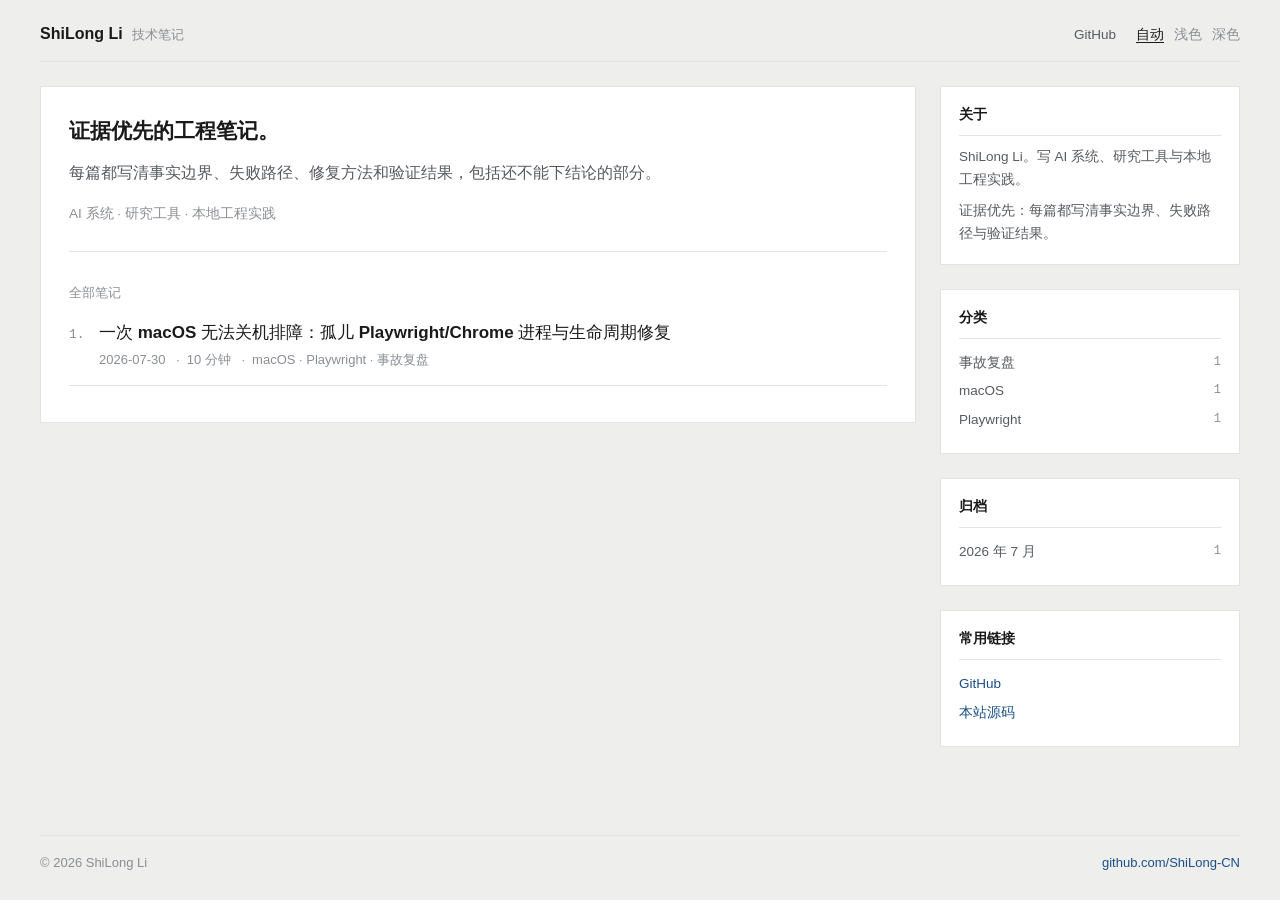
==== commit f48f9893: "Adopt the cnblogs layout: content card on a tinted ground, right sidebar Measured a cnblogs personal" ====
--- a/index.html
+++ b/index.html
@@ -53,6 +53,8 @@
   </header>
 
   <main class="shell">
+    <div class="layout">
+    <div class="card">
     <section class="intro" aria-label="站点说明">
       <p class="intro-thesis">证据优先的工程笔记。</p>
       <p>每篇都写清事实边界、失败路径、修复方法和验证结果，包括还不能下结论的部分。</p>
@@ -70,6 +72,42 @@
         </p>
       </li>
     </ol>
+    </div>
+
+    <aside class="sidebar">
+      <div class="side-sticky">
+      <section class="side-mod">
+        <h2>关于</h2>
+        <p>ShiLong Li。写 AI 系统、研究工具与本地工程实践。</p>
+        <p>证据优先：每篇都写清事实边界、失败路径与验证结果。</p>
+      </section>
+
+      <section class="side-mod">
+        <h2>分类</h2>
+        <ul>
+          <li><span>事故复盘</span><span class="count">1</span></li>
+          <li><span>macOS</span><span class="count">1</span></li>
+          <li><span>Playwright</span><span class="count">1</span></li>
+        </ul>
+      </section>
+
+      <section class="side-mod">
+        <h2>归档</h2>
+        <ul>
+          <li><span>2026 年 7 月</span><span class="count">1</span></li>
+        </ul>
+      </section>
+
+      <section class="side-mod">
+        <h2>常用链接</h2>
+        <ul>
+          <li><a href="https://github.com/ShiLong-CN">GitHub</a></li>
+          <li><a href="https://github.com/ShiLong-CN/ShiLong-CN.github.io">本站源码</a></li>
+        </ul>
+      </section>
+      </div>
+    </aside>
+    </div>
   </main>
 
   <footer class="site-footer">
--- a/assets/styles.css
+++ b/assets/styles.css
@@ -6,8 +6,9 @@
 :root {
   color-scheme: light;
 
-  --paper: #fdfdfd;
-  --surface: #f3f3f1;
+  --page: #eeeeec;
+  --paper: #ffffff;
+  --surface: #f4f4f2;
   --ink: #1a1a1a;
   --ink-2: #565b60;
   --ink-3: #8a8f94;
@@ -17,8 +18,13 @@
   --ember: #c0410c;
   --selection: #dbe6f3;
 
-  --measure: 730px;
-  --bleed: 900px;
+  /* Frame 1200 = card 876 + gap 24 + sidebar 300. Card padding 28 leaves an
+     820px measure, which is where cnblogs lands too (measured 818). */
+  --frame: 1200px;
+  --side: 300px;
+  --gap: 24px;
+  --pad: 28px;
+  --measure: 820px;
 
   --sans: -apple-system, BlinkMacSystemFont, "Segoe UI", "PingFang SC",
     "Hiragino Sans GB", "Microsoft YaHei", Roboto, "Helvetica Neue", Arial,
@@ -30,8 +36,9 @@
 :root[data-theme="dark"] {
   color-scheme: dark;
 
-  --paper: #0f1113;
-  --surface: #191c1f;
+  --page: #0b0d0f;
+  --paper: #131619;
+  --surface: #1c2024;
   --ink: #e6e6e3;
   --ink-2: #9aa0a6;
   --ink-3: #71777d;
@@ -46,8 +53,9 @@
   :root:not([data-theme]) {
     color-scheme: dark;
 
-    --paper: #0f1113;
-    --surface: #191c1f;
+    --page: #0b0d0f;
+    --paper: #131619;
+    --surface: #1c2024;
     --ink: #e6e6e3;
     --ink-2: #9aa0a6;
     --ink-3: #71777d;
@@ -66,7 +74,7 @@
 }
 
 html {
-  background: var(--paper);
+  background: var(--page);
   scroll-behavior: smooth;
 }
 
@@ -75,7 +83,7 @@
   margin: 0;
   display: flex;
   flex-direction: column;
-  background: var(--paper);
+  background: var(--page);
   color: var(--ink);
   font-family: var(--sans);
   font-size: 16px;
@@ -130,7 +138,7 @@
 .site-footer,
 .shell,
 .article-shell {
-  width: min(calc(100% - 40px), var(--measure));
+  width: min(calc(100% - 48px), var(--frame));
   margin-right: auto;
   margin-left: auto;
 }
@@ -214,13 +222,123 @@
 
 /* --- index -------------------------------------------------------------- */
 
-.shell {
-  margin-bottom: 64px;
+.shell,
+.article-shell {
+  margin-bottom: 40px;
+}
+
+/* --- card + sidebar ----------------------------------------------------- */
+
+.layout {
+  display: grid;
+  grid-template-columns: minmax(0, 1fr) var(--side);
+  gap: var(--gap);
+  align-items: start;
+  margin-top: 24px;
+}
+
+.card {
+  min-width: 0;
+  padding: var(--pad) var(--pad) 36px;
+  background: var(--paper);
+  border: 1px solid var(--rule);
+}
+
+/* Bounded, or a sidebar taller than the viewport strands its last module. */
+.side-sticky {
+  position: sticky;
+  top: 24px;
+  display: flex;
+  flex-direction: column;
+  gap: var(--gap);
+  max-height: calc(100vh - 48px);
+  overflow-y: auto;
+  scrollbar-width: thin;
+}
+
+.side-mod {
+  padding: 16px 18px 18px;
+  background: var(--paper);
+  border: 1px solid var(--rule);
+  font-size: 13.5px;
+  line-height: 1.7;
+}
+
+.side-mod h2 {
+  margin: 0 0 10px;
+  padding-bottom: 8px;
+  border-bottom: 1px solid var(--rule);
+  color: var(--ink);
+  font-size: 14px;
+  font-weight: 650;
+}
+
+.side-mod p {
+  margin: 0 0 8px;
+  color: var(--ink-2);
+}
+
+.side-mod p:last-child {
+  margin-bottom: 0;
+}
+
+.side-mod ul,
+.side-mod ol {
+  margin: 0;
+  padding: 0;
+  list-style: none;
+}
+
+.side-mod li {
+  display: flex;
+  justify-content: space-between;
+  gap: 10px;
+  padding: 3px 0;
+  color: var(--ink-2);
+}
+
+.side-mod li .count {
+  color: var(--ink-3);
+  font-family: var(--mono);
+  font-size: 12px;
+}
+
+/* Sidebar table of contents: numbers come from the article's own order. */
+.side-toc ol {
+  counter-reset: toc;
+}
+
+.side-toc li {
+  display: list-item;
+  padding: 4px 0 4px 22px;
+  position: relative;
+  counter-increment: toc;
+}
+
+.side-toc li::before {
+  content: counter(toc);
+  position: absolute;
+  left: 0;
+  color: var(--ink-3);
+  font-family: var(--mono);
+  font-size: 12px;
+}
+
+.side-toc a {
+  color: var(--ink-2);
+}
+
+.side-toc a:hover {
+  color: var(--link);
 }
 
 .intro {
-  padding: 40px 0 34px;
+  padding: 0 0 26px;
   border-bottom: 1px solid var(--rule);
+}
+
+.intro > * {
+  max-width: var(--measure);
 }
 
 .intro p {
@@ -322,10 +440,11 @@
 }
 
 .article-header {
-  padding: 44px 0 0;
+  padding: 0;
 }
 
 .article-header h1 {
+  max-width: 20em;
   margin: 14px 0 0;
   color: var(--ink);
   font-size: clamp(27px, 3.6vw, 37px);
@@ -335,6 +454,7 @@
 }
 
 .article-deck {
+  max-width: var(--measure);
   margin: 16px 0 0;
   color: var(--ink-2);
   font-size: 18px;
@@ -356,7 +476,9 @@
   margin: 0 8px;
 }
 
+/* Capped to the reading measure: at frame width the 16:9 hero eats the fold. */
 .article-figure {
+  max-width: var(--measure);
   margin: 32px 0 0;
 }
 
@@ -386,63 +508,18 @@
   line-height: 1.6;
 }
 
-/* --- table of contents -------------------------------------------------- */
-
-.toc {
-  margin: 34px 0 0;
-  padding: 14px 18px;
-  border: 1px solid var(--rule);
-  background: var(--surface);
-  font-size: 14.5px;
-}
-
-.toc summary {
-  color: var(--ink-2);
-  cursor: pointer;
-  font-size: 13px;
-  list-style: none;
-}
-
-.toc summary::-webkit-details-marker {
-  display: none;
-}
-
-.toc summary::before {
-  content: "▸";
-  display: inline-block;
-  margin-right: 8px;
-  color: var(--ink-3);
-  transition: transform 0.15s ease;
-}
-
-.toc[open] summary::before {
-  transform: rotate(90deg);
-}
-
-.toc ol {
-  margin: 12px 0 2px;
-  padding-left: 22px;
-  color: var(--ink-3);
-}
-
-.toc li {
-  margin-bottom: 5px;
-}
-
-.toc li:last-child {
-  margin-bottom: 0;
-}
-
-.toc a {
-  color: var(--ink-2);
-}
-
 /* --- article body ------------------------------------------------------- */
 
+/* Everything in the body is capped at the reading measure; the wide blocks
+   opt back out to the full frame. */
 .article-body {
   margin-top: 40px;
   font-size: 17px;
-  line-height: 1.75;
+  line-height: 1.8;
+}
+
+.article-body > * {
+  max-width: var(--measure);
 }
 
 .article-body p,
@@ -562,10 +639,8 @@
 }
 
 .article-body > .bleed,
-.code-block {
-  width: min(var(--bleed), calc(100vw - 40px));
-  margin-left: 50%;
-  transform: translateX(-50%);
+.article-body > .code-block {
+  max-width: none;
 }
 
 .code-block {
@@ -661,7 +736,7 @@
 /* --- 404 ---------------------------------------------------------------- */
 
 .notice {
-  padding: 80px 0 110px;
+  padding: 40px 0 60px;
 }
 
 .notice h1 {
@@ -678,9 +753,27 @@
 
 /* --- responsive --------------------------------------------------------- */
 
+/* Sidebar drops below the article once the frame can no longer hold both. */
+@media (max-width: 1000px) {
+  .layout {
+    grid-template-columns: minmax(0, 1fr);
+  }
+
+  .side-sticky {
+    position: static;
+  }
+}
+
 @media (max-width: 620px) {
   body {
     font-size: 15.5px;
+  }
+
+  .site-header,
+  .site-footer,
+  .shell,
+  .article-shell {
+    width: calc(100% - 36px);
   }
 
   .header-actions {
@@ -726,9 +819,6 @@
     scroll-behavior: auto;
   }
 
-  .toc summary::before {
-    transition: none;
-  }
 }
 
 @media print {
@@ -737,21 +827,15 @@
   .article-nav,
   .skip-link,
   .theme-switcher,
-  .toc {
+  .sidebar {
     display: none;
   }
 
   .article-shell,
-  .article-body {
+  .article-body,
+  .article-body > * {
     width: 100%;
     max-width: none;
-  }
-
-  .article-body > .bleed,
-  .code-block {
-    width: 100%;
-    margin-left: 0;
-    transform: none;
   }
 
   body {
